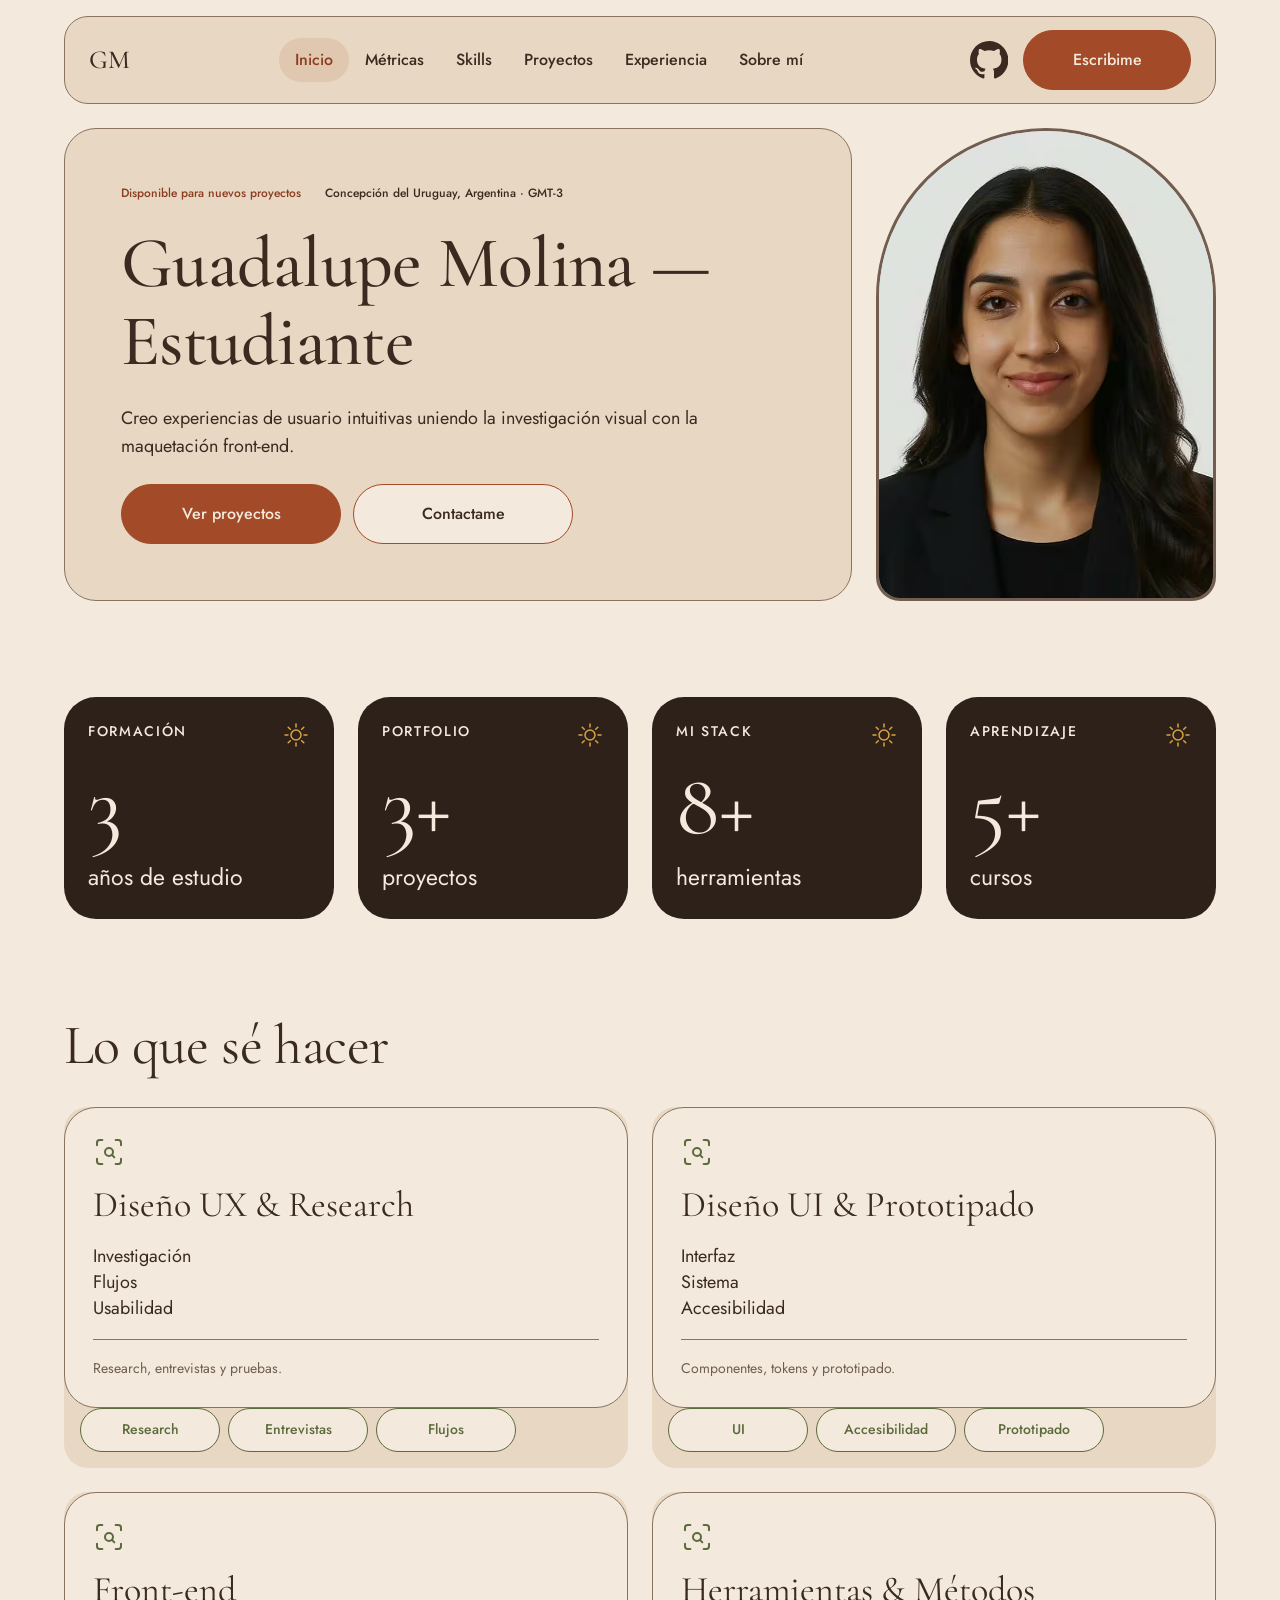
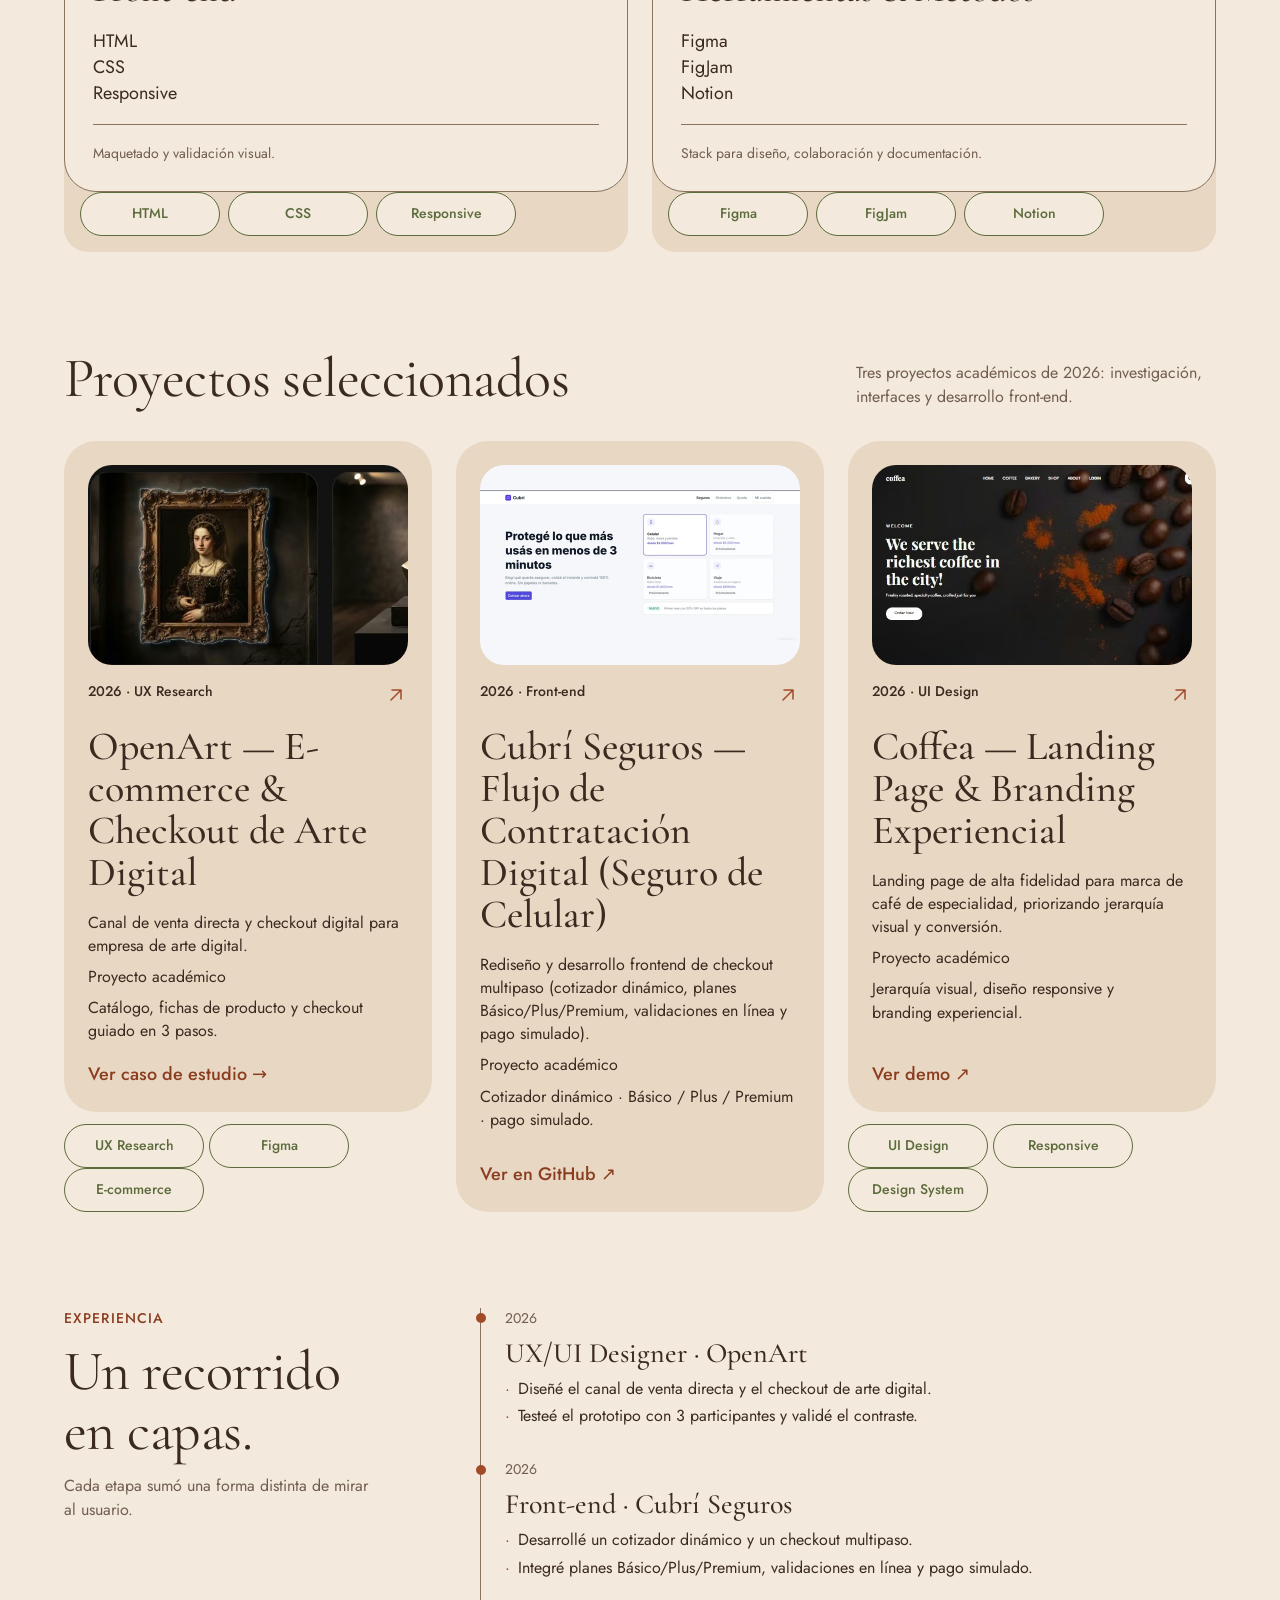
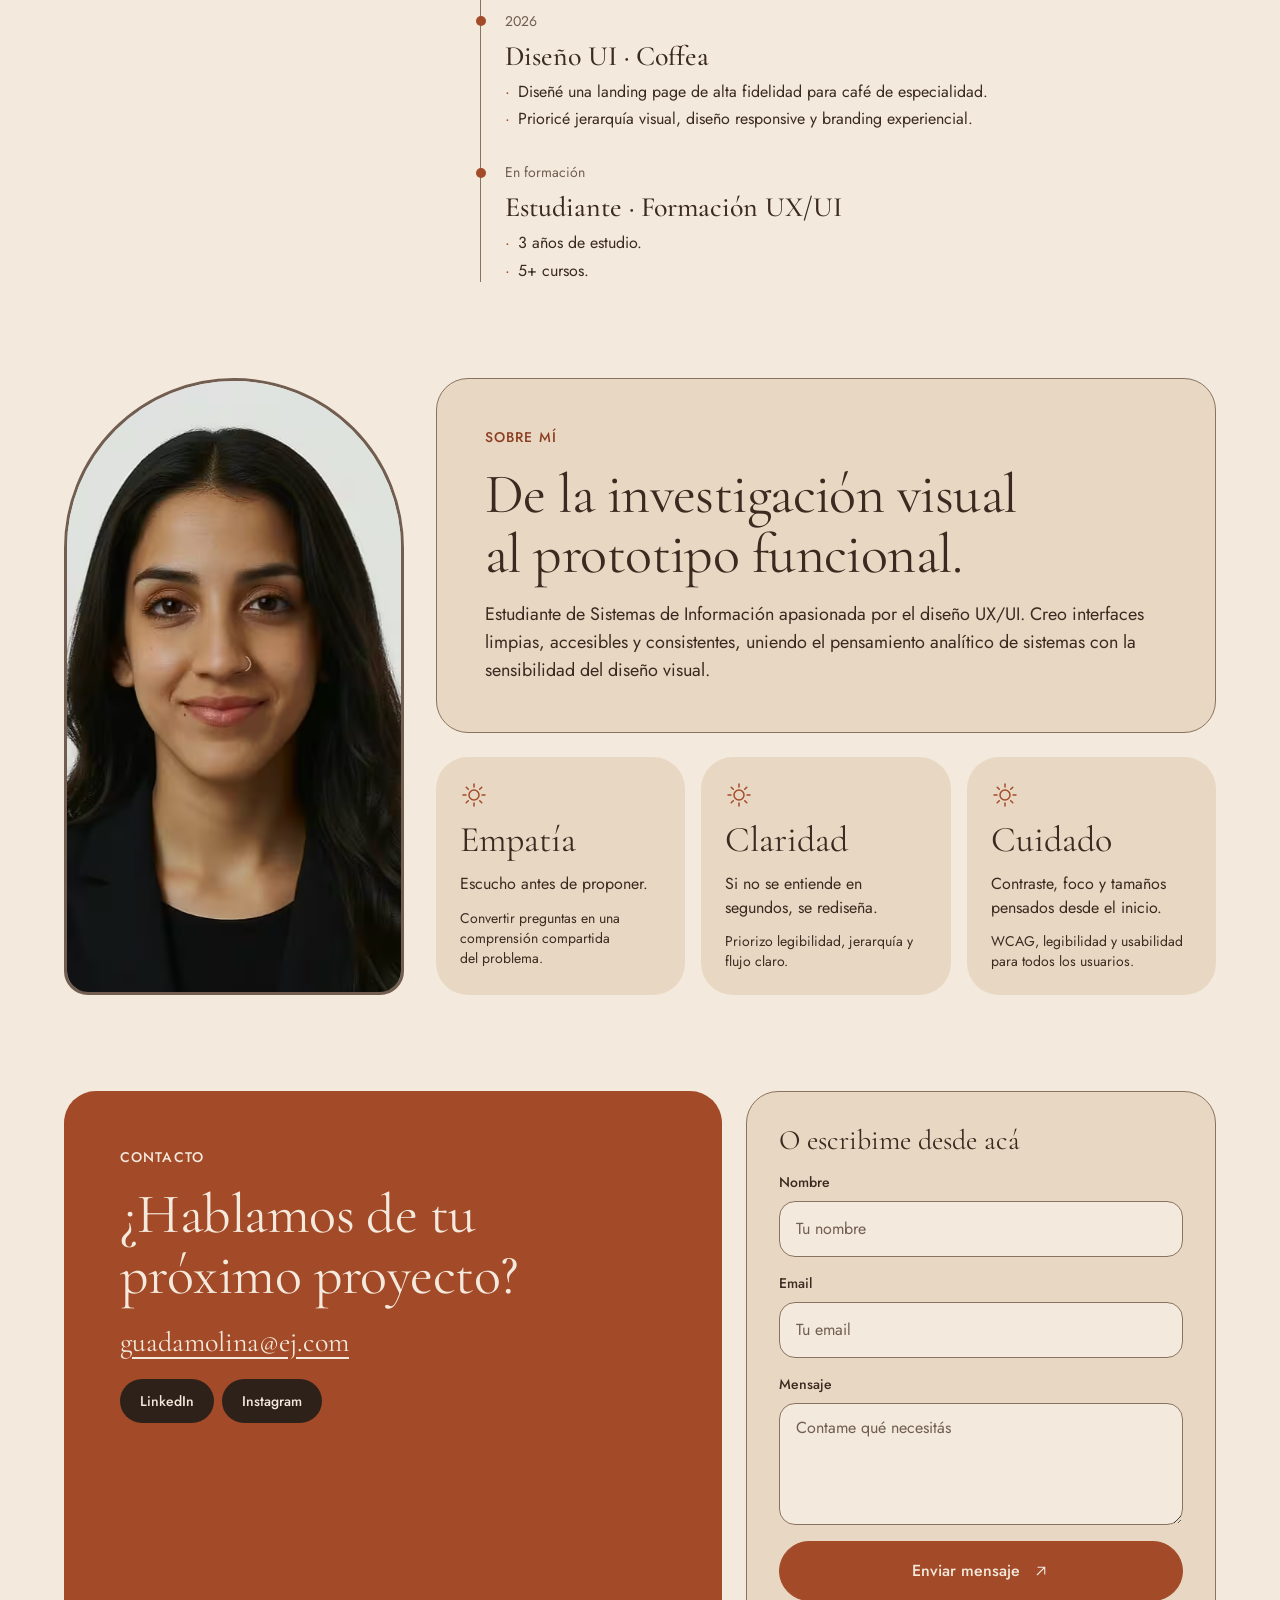
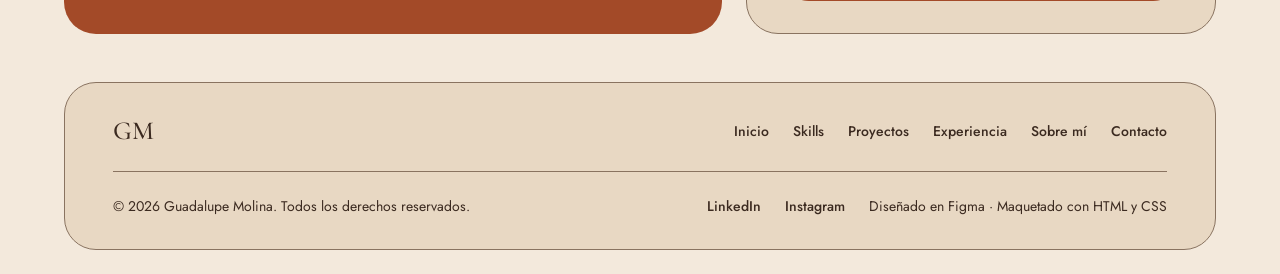
==== index.html @ 6546dddd "Fix: detalles" ====
<!DOCTYPE html>
<html lang="es">
<head>
  <meta charset="utf-8">
  <meta name="viewport" content="width=device-width, initial-scale=1">

  <title>Guadalupe Molina — UX/UI Designer | Portfolio</title>
  <meta name="description" content="Portfolio de Guadalupe Molina, diseñadora UX/UI. Investigación, interfaces claras y accesibles, y prototipos listos para desarrollar.">
  <meta name="theme-color" content="#f3e9dc">
  <link rel="icon" href="assets/favicon.svg" type="image/svg+xml">

  
  <meta property="og:type" content="website">
  <meta property="og:title" content="Guadalupe Molina — UX/UI Designer">
  <meta property="og:description" content="Diseño UX/UI claro, cálido y accesible. Casos de estudio, proceso y contacto.">
  <meta property="og:image" content="https://github.com/guadalupemolinna/assets/img/og-image.jpg">
  <meta property="og:url" content="https://github.com/guadalupemolinna">
  <meta name="twitter:card" content="summary_large_image">

  <!-- Fuentes: máximo 2 familias, con font-display: swap -->
  <link rel="preconnect" href="https://fonts.googleapis.com">
  <link rel="preconnect" href="https://fonts.gstatic.com" crossorigin>
  <link rel="stylesheet" href="https://fonts.googleapis.com/css2?family=Cormorant+Garamond:ital,wght@0,400;0,500;0,600;1,400&family=Jost:wght@400;500&display=swap">

  <link rel="stylesheet" href="css/tokens.css">
  <link rel="stylesheet" href="css/base.css">
  <link rel="stylesheet" href="css/components.css">
  <link rel="stylesheet" href="css/header.css">
  <link rel="stylesheet" href="css/hero.css">
  <link rel="stylesheet" href="css/metrics.css">
  <link rel="stylesheet" href="css/skills.css">
  <link rel="stylesheet" href="css/projects.css">
  <link rel="stylesheet" href="css/experience.css">
  <link rel="stylesheet" href="css/about.css">
  <link rel="stylesheet" href="css/contact.css">
  <link rel="stylesheet" href="css/footer.css">
</head>
<body>
  <a class="skip-link" href="#contenido">Saltar al contenido</a>

  
  <header class="site-header">
    <div class="site-header__wrap">
      <a class="logo" href="#inicio" aria-label="Guadalupe Molina, ir al inicio">GM<span class="logo__name" aria-hidden="true"></span></a>
      <button class="nav-toggle" type="button" aria-expanded="false" aria-controls="menu-principal" aria-label="Abrir menú">
        <span class="nav-toggle__icon" aria-hidden="true"></span>
      </button>
      <nav class="site-nav" id="menu-principal" aria-label="Principal">
        <p class="site-nav__label" aria-hidden="true">Explorá el portfolio</p>
        <ul class="site-nav__list">
          <li><a class="site-nav__link" href="#inicio">Inicio</a></li>
          <li><a class="site-nav__link" href="#metricas">Métricas</a></li>
          <li><a class="site-nav__link" href="#skills">Skills</a></li>
          <li><a class="site-nav__link" href="#proyectos">Proyectos</a></li>
          <li><a class="site-nav__link" href="#experiencia">Experiencia</a></li>
          <li><a class="site-nav__link" href="#sobre-mi">Sobre mí</a></li>
          <li class="site-nav__item--mobile"><a class="site-nav__link" href="#contacto">Contacto</a></li>
        </ul>
        <div class="site-nav__actions">
          <a class="github-link" href="https://github.com/guadalupemolinna" target="_blank" rel="noopener noreferrer">
            <svg viewBox="0 0 16 16" aria-hidden="true" focusable="false"><path d="M8 0C3.58 0 0 3.58 0 8c0 3.54 2.29 6.53 5.47 7.59.4.07.55-.17.55-.38 0-.19-.01-.82-.01-1.49-2.01.37-2.53-.49-2.69-.94-.09-.23-.48-.94-.82-1.13-.28-.15-.68-.52-.01-.53.63-.01 1.08.58 1.23.82.72 1.21 1.87.87 2.33.66.07-.52.28-.87.51-1.07-1.78-.2-3.64-.89-3.64-3.95 0-.87.31-1.59.82-2.15-.08-.2-.36-1.02.08-2.12 0 0 .67-.21 2.2.82a7.6 7.6 0 0 1 4 0c1.53-1.04 2.2-.82 2.2-.82.44 1.1.16 1.92.08 2.12.51.56.82 1.27.82 2.15 0 3.07-1.87 3.75-3.65 3.95.29.25.54.73.54 1.48 0 1.07-.01 1.93-.01 2.2 0 .21.15.46.55.38A8.01 8.01 0 0 0 16 8c0-4.42-3.58-8-8-8z"/></svg>
            <span class="github-link__text">GitHub<span class="visually-hidden"> (se abre en otra pestaña)</span></span>
          </a>
          <a class="btn btn--primary" href="#contacto">Escribime</a>
        </div>
      </nav>
    </div>
  </header>

  <main id="contenido">
    
    <section id="inicio" class="hero" aria-labelledby="titulo-inicio">
      <div class="container hero__grid">
        <div class="hero__card">
          <p class="hero__meta">
            <span class="hero__status">Disponible para nuevos proyectos</span>
            <span class="hero__location">Concepción del Uruguay, Argentina · GMT-3</span>
          </p>
          <h1 id="titulo-inicio" class="hero__title"><span class="hero__name">Guadalupe Molina</span> — Estudiante</h1>
          <p class="hero__lead">Creo experiencias de usuario intuitivas uniendo la investigación visual con la maquetación front-end.</p>
          <div class="hero__cta">
            <a class="btn btn--primary" href="#proyectos">Ver proyectos</a>
            <a class="btn btn--secondary" href="#contacto">Contactame</a>
          </div>
        </div>
        <figure class="hero__portrait">
          <img src="assets/img/retrato.avif" alt="Retrato de Guadalupe Molina, estudiante de diseño UX/UI, sonriendo" width="340" height="472" fetchpriority="high">
        </figure>
      </div>
    </section>

  
    <section id="metricas" class="metrics" aria-labelledby="titulo-metricas">
      <div class="container">
        <h2 id="titulo-metricas" class="visually-hidden">Métricas</h2>
        <ul class="metrics__grid">
        <li class="metric">
          <div class="metric__head"><span class="metric__kicker">Formación</span><svg class="metric__icon" viewBox="0 0 28 28" fill="none" stroke-width="1.5" stroke-linecap="round" aria-hidden="true" focusable="false"><circle cx="14" cy="14" r="5"/><path d="M14 3v3M14 22v3M3 14h3M22 14h3M6.2 6.2l2.1 2.1M19.7 19.7l2.1 2.1M6.2 21.8l2.1-2.1M19.7 8.3l2.1-2.1"/></svg></div>
          <p class="metric__value">3</p>
          <p class="metric__label">años de estudio</p>
        </li>
        <li class="metric">
          <div class="metric__head"><span class="metric__kicker">Portfolio</span><svg class="metric__icon" viewBox="0 0 28 28" fill="none" stroke-width="1.5" stroke-linecap="round" aria-hidden="true" focusable="false"><circle cx="14" cy="14" r="5"/><path d="M14 3v3M14 22v3M3 14h3M22 14h3M6.2 6.2l2.1 2.1M19.7 19.7l2.1 2.1M6.2 21.8l2.1-2.1M19.7 8.3l2.1-2.1"/></svg></div>
          <p class="metric__value">3+</p>
          <p class="metric__label">proyectos</p>
        </li>
        <li class="metric">
          <div class="metric__head"><span class="metric__kicker">Mi stack</span><svg class="metric__icon" viewBox="0 0 28 28" fill="none" stroke-width="1.5" stroke-linecap="round" aria-hidden="true" focusable="false"><circle cx="14" cy="14" r="5"/><path d="M14 3v3M14 22v3M3 14h3M22 14h3M6.2 6.2l2.1 2.1M19.7 19.7l2.1 2.1M6.2 21.8l2.1-2.1M19.7 8.3l2.1-2.1"/></svg></div>
          <p class="metric__value">8+</p>
          <p class="metric__label">herramientas</p>
        </li>
        <li class="metric">
          <div class="metric__head"><span class="metric__kicker">Aprendizaje</span><svg class="metric__icon" viewBox="0 0 28 28" fill="none" stroke-width="1.5" stroke-linecap="round" aria-hidden="true" focusable="false"><circle cx="14" cy="14" r="5"/><path d="M14 3v3M14 22v3M3 14h3M22 14h3M6.2 6.2l2.1 2.1M19.7 19.7l2.1 2.1M6.2 21.8l2.1-2.1M19.7 8.3l2.1-2.1"/></svg></div>
          <p class="metric__value">5+</p>
          <p class="metric__label">cursos</p>
        </li>
        </ul>
      </div>
    </section>

    
    <section id="skills" aria-labelledby="titulo-skills">
      <div class="container">
        <div class="section-head">
          <h2 id="titulo-skills" class="section-head__title">Lo que sé hacer</h2>
          <p class="section-head__desc">Cuatro áreas que combino en cada proyecto: de la investigación al código.</p>
        </div>
        <div class="skills__grid">
        <article class="skill">
          <div class="skill__card">
            <svg class="skill__icon" viewBox="0 0 24 24" fill="none" stroke="currentColor" stroke-width="1.5" stroke-linecap="round" stroke-linejoin="round" aria-hidden="true" focusable="false"><path d="M3 7V5a2 2 0 0 1 2-2h2M17 3h2a2 2 0 0 1 2 2v2M21 17v2a2 2 0 0 1-2 2h-2M7 21H5a2 2 0 0 1-2-2v-2"/><circle cx="12" cy="12" r="3"/><path d="m16 16-1.9-1.9"/></svg>
            <h3 class="skill__title">Diseño UX &amp; Research</h3>
            <ul class="skill__list"><li>Investigación</li><li>Flujos</li><li>Usabilidad</li></ul>
            <hr class="skill__divider">
            <p class="skill__desc">Research, entrevistas y pruebas.</p>
          </div>
          <ul class="skill__chips" aria-label="Etiquetas de Diseño UX &amp; Research">
            <li class="chip">Research</li>
            <li class="chip">Entrevistas</li>
            <li class="chip">Flujos</li>
            <li class="chip chip--mobile">Usabilidad</li>
          </ul>
        </article>
        <article class="skill">
          <div class="skill__card">
            <svg class="skill__icon" viewBox="0 0 24 24" fill="none" stroke="currentColor" stroke-width="1.5" stroke-linecap="round" stroke-linejoin="round" aria-hidden="true" focusable="false"><path d="M3 7V5a2 2 0 0 1 2-2h2M17 3h2a2 2 0 0 1 2 2v2M21 17v2a2 2 0 0 1-2 2h-2M7 21H5a2 2 0 0 1-2-2v-2"/><circle cx="12" cy="12" r="3"/><path d="m16 16-1.9-1.9"/></svg>
            <h3 class="skill__title">Diseño UI &amp; Prototipado</h3>
            <ul class="skill__list"><li>Interfaz</li><li>Sistema</li><li>Accesibilidad</li></ul>
            <hr class="skill__divider">
            <p class="skill__desc">Componentes, tokens y prototipado.</p>
          </div>
          <ul class="skill__chips" aria-label="Etiquetas de Diseño UI &amp; Prototipado">
            <li class="chip">UI</li>
            <li class="chip chip--mobile">Tipografía</li>
            <li class="chip">Accesibilidad</li>
            <li class="chip">Prototipado</li>
          </ul>
        </article>
        <article class="skill">
          <div class="skill__card">
            <svg class="skill__icon" viewBox="0 0 24 24" fill="none" stroke="currentColor" stroke-width="1.5" stroke-linecap="round" stroke-linejoin="round" aria-hidden="true" focusable="false"><path d="M3 7V5a2 2 0 0 1 2-2h2M17 3h2a2 2 0 0 1 2 2v2M21 17v2a2 2 0 0 1-2 2h-2M7 21H5a2 2 0 0 1-2-2v-2"/><circle cx="12" cy="12" r="3"/><path d="m16 16-1.9-1.9"/></svg>
            <h3 class="skill__title">Front-end</h3>
            <ul class="skill__list"><li>HTML</li><li>CSS</li><li>Responsive</li></ul>
            <hr class="skill__divider">
            <p class="skill__desc">Maquetado y validación visual.</p>
          </div>
          <ul class="skill__chips" aria-label="Etiquetas de Front-end">
            <li class="chip">HTML</li>
            <li class="chip">CSS</li>
            <li class="chip">Responsive</li>
          </ul>
        </article>
        <article class="skill">
          <div class="skill__card">
            <svg class="skill__icon" viewBox="0 0 24 24" fill="none" stroke="currentColor" stroke-width="1.5" stroke-linecap="round" stroke-linejoin="round" aria-hidden="true" focusable="false"><path d="M3 7V5a2 2 0 0 1 2-2h2M17 3h2a2 2 0 0 1 2 2v2M21 17v2a2 2 0 0 1-2 2h-2M7 21H5a2 2 0 0 1-2-2v-2"/><circle cx="12" cy="12" r="3"/><path d="m16 16-1.9-1.9"/></svg>
            <h3 class="skill__title">Herramientas &amp; Métodos</h3>
            <ul class="skill__list"><li>Figma</li><li>FigJam</li><li>Notion</li></ul>
            <hr class="skill__divider">
            <p class="skill__desc">Stack para diseño, colaboración y documentación.</p>
          </div>
          <ul class="skill__chips" aria-label="Etiquetas de Herramientas &amp; Métodos">
            <li class="chip">Figma</li>
            <li class="chip">FigJam</li>
            <li class="chip chip--mobile">Maze</li>
            <li class="chip">Notion</li>
          </ul>
        </article>
        </div>
      </div>
    </section>


    <section id="proyectos" aria-labelledby="titulo-proyectos">
      <div class="container">
        <div class="section-head section-head--split">
          <h2 id="titulo-proyectos" class="section-head__title">Proyectos seleccionados</h2>
          <p class="section-head__desc">Tres proyectos académicos de 2026: investigación, interfaces y desarrollo front-end.</p>
        </div>
        <div class="projects__grid">
        <article class="project">
          <div class="project__card">
            <div class="project__cover">
              <img src="assets/img/proyecto-openart.avif" alt="Portada del proyecto OpenArt: catálogo de obras de arte digital con retratos y esculturas" width="320" height="200" loading="lazy">
            </div>
            <p class="project__meta"><span><time datetime="2026">2026</time> · UX Research</span><svg class="project__arrow" viewBox="0 0 24 24" fill="none" stroke="currentColor" stroke-width="1.5" stroke-linecap="round" stroke-linejoin="round" aria-hidden="true" focusable="false"><path d="M7 17 17 7M8 7h9v9"/></svg></p>
            <h3 class="project__title">OpenArt — E-commerce &amp; Checkout de Arte Digital</h3>
            <div class="project__body">
              <p>Canal de venta directa y checkout digital para empresa de arte digital.</p>
              <p>Proyecto académico</p>
              <p>Catálogo, fichas de producto y checkout guiado en 3 pasos.</p>
            </div>
            <a class="project__link" href="caso-openart.html">Ver caso de estudio →<span class="visually-hidden"> de OpenArt</span></a>
          </div>
          <ul class="project__tags" aria-label="Herramientas y temas de OpenArt">
          <li class="chip">UX Research</li>
          <li class="chip">Figma</li>
          <li class="chip">E-commerce</li>
          </ul>
        </article>
        <article class="project">
          <div class="project__card">
            <div class="project__cover">
              <img src="assets/img/proyecto-cubri.avif" alt="Portada del proyecto Cubrí Seguros: pantalla del cotizador con planes de seguro" width="320" height="200" loading="lazy">
            </div>
            <p class="project__meta"><span><time datetime="2026">2026</time> · Front-end</span><svg class="project__arrow" viewBox="0 0 24 24" fill="none" stroke="currentColor" stroke-width="1.5" stroke-linecap="round" stroke-linejoin="round" aria-hidden="true" focusable="false"><path d="M7 17 17 7M8 7h9v9"/></svg></p>
            <h3 class="project__title">Cubrí Seguros — Flujo de Contratación Digital (Seguro de Celular)</h3>
            <div class="project__body">
              <p>Rediseño y desarrollo frontend de checkout multipaso (cotizador dinámico, planes Básico/Plus/Premium, validaciones en línea y pago simulado).</p>
              <p>Proyecto académico</p>
              <p>Cotizador dinámico · Básico / Plus / Premium · pago simulado.</p>
            </div>
            <a class="project__link" href="https://github.com/guadalupemolinna/guadalupemolinna.github.io" target="_blank" rel="noopener noreferrer">Ver en GitHub ↗<span class="visually-hidden"> el proyecto Cubrí Seguros</span> <span class="visually-hidden">(se abre en otra pestaña)</span></a>
          </div>
          <p class="chip project__badge">Checkout multipaso de seguros</p>
        </article>
        <article class="project">
          <div class="project__card">
            <div class="project__cover">
              <img src="assets/img/proyecto-coffea.avif" alt="Portada del proyecto Coffea: landing de café de especialidad con granos de café sobre fondo oscuro" width="320" height="200" loading="lazy">
            </div>
            <p class="project__meta"><span><time datetime="2026">2026</time> · UI Design</span><svg class="project__arrow" viewBox="0 0 24 24" fill="none" stroke="currentColor" stroke-width="1.5" stroke-linecap="round" stroke-linejoin="round" aria-hidden="true" focusable="false"><path d="M7 17 17 7M8 7h9v9"/></svg></p>
            <h3 class="project__title">Coffea — Landing Page &amp; Branding Experiencial</h3>
            <div class="project__body">
              <p>Landing page de alta fidelidad para marca de café de especialidad, priorizando jerarquía visual y conversión.</p>
              <p>Proyecto académico</p>
              <p>Jerarquía visual, diseño responsive y branding experiencial.</p>
            </div>
            <a class="project__link" href="https://coffeeaalanding.netlify.app/" target="_blank" rel="noopener noreferrer">Ver demo ↗<span class="visually-hidden"> de Coffea</span> <span class="visually-hidden">(se abre en otra pestaña)</span></a>
          </div>
          <ul class="project__tags" aria-label="Herramientas y temas de Coffea">
          <li class="chip">UI Design</li>
          <li class="chip">Responsive</li>
          <li class="chip">Design System</li>
          </ul>
          <p class="chip project__badge">Branding experiencial</p>
        </article>
        </div>
      </div>
    </section>

    
    <section id="experiencia" aria-labelledby="titulo-experiencia">
      <div class="container exp">
        <div class="exp__intro">
          <p class="eyebrow">Experiencia</p>
          <h2 id="titulo-experiencia" class="exp__title">Un recorrido en capas.</h2>
          <p class="exp__desc">Cada etapa sumó una forma distinta de mirar al usuario.</p>
        </div>
        <ol class="timeline">
          <li class="timeline__item">
            <p class="timeline__period"><time datetime="2026">2026</time></p>
            <h3 class="timeline__title">UX/UI Designer · OpenArt</h3>
            <ul class="timeline__list"><li>Diseñé el canal de venta directa y el checkout de arte digital.</li><li>Testeé el prototipo con 3 participantes y validé el contraste.</li></ul>
          </li>
          <li class="timeline__item">
            <p class="timeline__period"><time datetime="2026">2026</time></p>
            <h3 class="timeline__title">Front-end · Cubrí Seguros</h3>
            <ul class="timeline__list"><li>Desarrollé un cotizador dinámico y un checkout multipaso.</li><li>Integré planes Básico/Plus/Premium, validaciones en línea y pago simulado.</li></ul>
          </li>
          <li class="timeline__item">
            <p class="timeline__period"><time datetime="2026">2026</time></p>
            <h3 class="timeline__title">Diseño UI · Coffea</h3>
            <ul class="timeline__list"><li>Diseñé una landing page de alta fidelidad para café de especialidad.</li><li>Prioricé jerarquía visual, diseño responsive y branding experiencial.</li></ul>
          </li>
          <li class="timeline__item">
            <p class="timeline__period">En formación</p>
            <h3 class="timeline__title">Estudiante · Formación UX/UI</h3>
            <ul class="timeline__list"><li>3 años de estudio.</li><li>5+ cursos.</li></ul>
          </li>
        </ol>
      </div>
    </section>

    
    <section id="sobre-mi" aria-labelledby="titulo-sobre-mi">
      <div class="container about">
        <figure class="about__portrait">
          <img src="assets/img/retrato.avif" alt="Retrato de Guadalupe Molina, estudiante de diseño UX/UI" width="340" height="472" loading="lazy">
        </figure>
        <div class="about__content">
          <div class="about__panel">
            <p class="eyebrow">Sobre mí</p>
            <h2 id="titulo-sobre-mi" class="about__title">De la investigación visual al prototipo funcional.</h2>
            <p class="about__text">Estudiante de Sistemas de Información apasionada por el diseño UX/UI. Creo interfaces limpias, accesibles y consistentes, uniendo el pensamiento analítico de sistemas con la sensibilidad del diseño visual.</p>
          </div>
          <div class="principles">
          <article class="principle">
            <svg class="deco-icon" viewBox="0 0 28 28" fill="none" stroke="currentColor" stroke-width="1.5" stroke-linecap="round" aria-hidden="true" focusable="false"><circle cx="14" cy="14" r="5"/><path d="M14 3v3M14 22v3M3 14h3M22 14h3M6.2 6.2l2.1 2.1M19.7 19.7l2.1 2.1M6.2 21.8l2.1-2.1M19.7 8.3l2.1-2.1"/></svg>
            <h3 class="principle__title">Empatía</h3>
            <p class="principle__lead">Escucho antes de proponer.</p>
            <p class="principle__text">Convertir preguntas en una comprensión compartida del problema.</p>
          </article>
          <article class="principle">
            <svg class="deco-icon" viewBox="0 0 28 28" fill="none" stroke="currentColor" stroke-width="1.5" stroke-linecap="round" aria-hidden="true" focusable="false"><circle cx="14" cy="14" r="5"/><path d="M14 3v3M14 22v3M3 14h3M22 14h3M6.2 6.2l2.1 2.1M19.7 19.7l2.1 2.1M6.2 21.8l2.1-2.1M19.7 8.3l2.1-2.1"/></svg>
            <h3 class="principle__title">Claridad</h3>
            <p class="principle__lead">Si no se entiende en segundos, se rediseña.</p>
            <p class="principle__text">Priorizo legibilidad, jerarquía y flujo claro.</p>
          </article>
          <article class="principle">
            <svg class="deco-icon" viewBox="0 0 28 28" fill="none" stroke="currentColor" stroke-width="1.5" stroke-linecap="round" aria-hidden="true" focusable="false"><circle cx="14" cy="14" r="5"/><path d="M14 3v3M14 22v3M3 14h3M22 14h3M6.2 6.2l2.1 2.1M19.7 19.7l2.1 2.1M6.2 21.8l2.1-2.1M19.7 8.3l2.1-2.1"/></svg>
            <h3 class="principle__title">Cuidado</h3>
            <p class="principle__lead">Contraste, foco y tamaños pensados desde el inicio.</p>
            <p class="principle__text">WCAG, legibilidad y usabilidad para todos los usuarios.</p>
          </article>
          </div>
        </div>
      </div>
    </section>

    
    <section id="contacto" aria-labelledby="titulo-contacto">
      <div class="container contact">
        <div class="contact__cta">
          <p class="eyebrow">Contacto</p>
          <h2 id="titulo-contacto" class="contact__title">¿Hablamos de tu próximo proyecto?</h2>
          <a class="contact__mail" href="mailto:guadamolina@ej.com">guadamolina@ej.com</a>
          <div class="contact__social">
            <a href="https://www.linkedin.com/in/guadalupe-molina-425739409/" target="_blank" rel="noopener noreferrer">LinkedIn<span class="visually-hidden"> (se abre en otra pestaña)</span></a>
            <a href="https://www.instagram.com" target="_blank" rel="noopener noreferrer">Instagram<span class="visually-hidden"> (se abre en otra pestaña)</span></a>
          </div>
        </div>
        <div class="contact__form-card">
          <h3 class="contact__form-title">O escribime desde acá</h3>
          <form class="contact__form" action="mailto:guadamolina@ej.com" method="post" enctype="text/plain">
            <div class="field">
              <label class="field__label" for="nombre">Nombre</label>
              <input class="field__input" id="nombre" name="nombre" type="text" placeholder="Tu nombre" autocomplete="name" required>
            </div>
            <div class="field">
              <label class="field__label" for="email">Email</label>
              <input class="field__input" id="email" name="email" type="email" placeholder="Tu email" autocomplete="email" required>
            </div>
            <div class="field">
              <label class="field__label" for="mensaje">Mensaje</label>
              <textarea class="field__input" id="mensaje" name="mensaje" rows="4" placeholder="Contame qué necesitás" required></textarea>
            </div>
            <button class="btn btn--primary" type="submit">Enviar mensaje <svg class="btn__icon" viewBox="0 0 24 24" fill="none" stroke="currentColor" stroke-width="1.5" stroke-linecap="round" stroke-linejoin="round" aria-hidden="true" focusable="false"><path d="M7 17 17 7M8 7h9v9"/></svg></button>
          </form>
        </div>
      </div>
    </section>
  </main>

  
  <footer class="site-footer">
    <div class="container">
      <div class="site-footer__card">
        <div class="site-footer__top">
          <a class="logo" href="#inicio" aria-label="Guadalupe Molina, ir al inicio">GM</a>
          <nav class="site-footer__nav" aria-label="Pie de página">
            <a href="#inicio">Inicio</a><a href="#skills">Skills</a><a href="#proyectos">Proyectos</a><a href="#experiencia">Experiencia</a><a href="#sobre-mi">Sobre mí</a><a href="#contacto">Contacto</a>
          </nav>
        </div>
        <hr class="site-footer__rule">
        <div class="site-footer__bottom">
          <p class="site-footer__legal">© 2026 Guadalupe Molina. Todos los derechos reservados.</p>
          <div class="site-footer__links">
            <a href="https://www.linkedin.com/in/guadalupe-molina-425739409/" target="_blank" rel="noopener noreferrer">LinkedIn<span class="visually-hidden"> (se abre en otra pestaña)</span></a>
            <a href="https://www.instagram.com/TU-USUARIO" target="_blank" rel="noopener noreferrer">Instagram<span class="visually-hidden"> (se abre en otra pestaña)</span></a>
            <p class="site-footer__credit">Diseñado en Figma · Maquetado con HTML y CSS</p>
          </div>
        </div>
      </div>
    </div>
  </footer>

  <script src="js/menu.js" defer></script>
</body>
</html>
---- css/tokens.css ----
:root {
  /* Color · fondos (hoja 01 del Figma: Color y accesibilidad) */
  --bg-base: #f3e9dc;        /* Crema / fondo: canvas */
  --bg-surface: #e8d8c3;     /* Arena / fondo: tarjetas */
  --bg-deep: #2e211a;        /* Cacao / fondo: secciones profundas */

  /* Color · marca */
  --primary: #a34a28;        /* Primario: acción (default) */
  --primary-hover: #8b3d20;
  --primary-pressed: #713019;
  --secondary: #5c6b3c;      /* Secundario / éxito: oliva */
  --accent-gold: #d9a441;    /* Mostaza: SOLO sobre cacao */

  /* Color · texto y bordes */
  --text: #3b2a20;           /* Tinta */
  --text-muted: #715e50;     /* Muted: SOLO sobre crema (5.1:1); sobre arena da 4.4:1 */
  --text-on-primary: #f3e9dc;
  --text-on-deep: #f3e9dc;
  --border: #897360;         /* Borde / control (≥ 3:1) */

  /* Color · estados */
  --focus-ring: #2e211a;     /* 2 px + separación de 2 px */
  --focus-ring-on-deep: #f3e9dc;  /* anillo sobre superficies cacao */
  --disabled-bg: #ded3c4;
  --disabled-text: #918577;  /* exento de contraste; no interactivo */
  --success: #5c6b3c;
  --error: #a33928;

  /* Tipografía: Cormorant Garamond (titulares) × Jost (lectura e interfaz) */
  --font-display: "Cormorant Garamond", Georgia, "Times New Roman", serif;
  --font-body: "Jost", system-ui, -apple-system, "Segoe UI", sans-serif;

  /* Escala tipográfica — mobile 375 → desktop 1280 (hoja 02 del Figma) */
  --fs-display: clamp(3.25rem, 2.318rem + 3.978vw, 5.5rem);  /* 52 → 88 */
  --fs-h1: clamp(2.5rem, 1.878rem + 2.652vw, 4rem);  /* 40 → 64 */
  --fs-section: clamp(2.5rem, 2.086rem + 1.768vw, 3.5rem);  /* 40 → 56: título de sección (Figma) */
  --fs-h2: clamp(2rem, 1.689rem + 1.326vw, 2.75rem);  /* 32 → 44 */
  --fs-h3: clamp(1.5rem, 1.396rem + 0.442vw, 1.75rem);  /* 24 → 28 */
  --fs-body-l: clamp(1.25rem, 1.198rem + 0.221vw, 1.375rem);  /* 20 → 22 */
  --fs-body: clamp(1rem, 0.9482rem + 0.221vw, 1.125rem);  /* 16 → 18 */
  --fs-label: 1rem;       /* 16 */
  --fs-small: 0.875rem;   /* 14 */
  --fs-caption: 0.75rem;  /* 12 */

  /* Interlineado (multiplicador) */
  --lh-display: 1;
  --lh-h1: 1.05;
  --lh-h2: 1.1;
  --lh-h3: 1.15;
  --lh-body: 1.5;
  --lh-label: 1.25;
  --lh-small: 1.45;

  /* Espaciado (múltiplos de 4 / 8) */
  --space-1: 0.25rem;  /* 4 */
  --space-2: 0.5rem;   /* 8 */
  --space-3: 0.75rem;  /* 12 */
  --space-4: 1rem;     /* 16 */
  --space-6: 1.5rem;   /* 24 */
  --space-8: 2rem;     /* 32 */
  --space-12: 3rem;    /* 48 */
  --space-16: 4rem;    /* 64 */
  --space-24: 6rem;    /* 96 */

  /* Radios */
  --radius-sm: 0.5rem;   /* 8 */
  --radius-md: 1rem;     /* 16 */
  --radius-lg: 1.5rem;   /* 24 */
  --radius-xl: 2rem;     /* 32: tarjeta del hero en desktop */
  --radius-full: 999px;

  /* Layout */
  --container: 1152px;   /* 1280 − 2 × 64 de margen */
  --gutter: 1rem;        /* mobile: 16 */
  --header-h: 5.25rem;   /* mobile: 16 de margen + 68 de barra */
  --btn-h: 3.75rem;      /* alto de botón: 60 (Figma) */

  /* Movimiento */
  --ease: cubic-bezier(0.2, 0.7, 0.2, 1);
  --dur: 200ms;
}

@media (min-width: 48em) {   /* 768 px */
  :root { --gutter: 2rem; }
}
@media (min-width: 64em) {   /* 1024 px */
  :root { --header-h: 6.5rem; }   /* 16 de margen + 88 de barra */
}
@media (min-width: 80em) {   /* 1280 px */
  :root { --gutter: 4rem; }
}
---- css/base.css ----
/* ==========================================================================
   Base: reset, tipografía, foco visible, utilidades
   ========================================================================== */
*, *::before, *::after { box-sizing: border-box; }

html {
  scroll-behavior: smooth;
  -webkit-text-size-adjust: 100%;
  text-size-adjust: 100%;
}

body {
  margin: 0;
  background: var(--bg-base);
  color: var(--text);
  font-family: var(--font-body);
  font-size: var(--fs-body);
  font-weight: 400;
  line-height: var(--lh-body);
  -webkit-font-smoothing: antialiased;
}

img, svg, picture { display: block; max-width: 100%; height: auto; }

h1, h2, h3, p, ul, ol, figure { margin: 0; }
ul, ol { padding: 0; list-style: none; }

/* Titulares: Cormorant Garamond. La cursiva enfatiza UNA palabra con <em>. */
h1, h2, h3 {
  font-family: var(--font-display);
  text-wrap: balance;
}
h1 { font-size: var(--fs-display); font-weight: 500; line-height: var(--lh-display); letter-spacing: -0.01em; }
h2 { font-size: var(--fs-h2);      font-weight: 500; line-height: var(--lh-h2);      letter-spacing: -0.01em; }
h3 { font-size: var(--fs-h3);      font-weight: 600; line-height: var(--lh-h3); }
h1 em, h2 em, h3 em { font-style: italic; font-weight: 400; }

/* Estilos del Figma disponibles como clases (p. ej. un título grande que sigue siendo <h2>) */
.t-h1 { font-size: var(--fs-h1); line-height: var(--lh-h1); }
.t-body-l { font-size: var(--fs-body-l); }
.t-label { font-size: var(--fs-label); font-weight: 500; line-height: var(--lh-label); }
.t-small { font-size: var(--fs-small); line-height: var(--lh-small); }
.t-caption { font-size: var(--fs-caption); }

/* Longitud de línea sugerida: 45–75 caracteres */
p { text-wrap: pretty; max-width: 65ch; }

a { color: var(--secondary); text-underline-offset: 0.2em; }
a:hover { color: var(--primary-hover); }

button { font: inherit; color: inherit; }

/* Foco visible en todos los elementos interactivos */
:focus-visible {
  outline: 2px solid var(--focus-ring);
  outline-offset: 2px;
}
/* Sobre cacao el anillo cacao no se vería: se invierte a crema */
.surface-deep :focus-visible {
  outline-color: var(--focus-ring-on-deep);
}

/* Layout */
.container {
  width: 100%;
  max-width: calc(var(--container) + 2 * var(--gutter));
  margin-inline: auto;
  padding-inline: var(--gutter);
}

main > section {
  padding-block: var(--space-6);
  scroll-margin-top: var(--header-h);   /* el header fijo no tapa los títulos */
}
@media (min-width: 48em) {
  main > section { padding-block: var(--space-12); }
}

/* Utilidades */
.visually-hidden {
  position: absolute;
  width: 1px; height: 1px;
  margin: -1px; padding: 0;
  overflow: hidden;
  clip: rect(0 0 0 0);
  white-space: nowrap;
  border: 0;
}

.skip-link {
  position: absolute;
  top: var(--space-2);
  left: var(--space-2);
  z-index: 100;
  padding: var(--space-3) var(--space-6);
  background: var(--primary);
  color: var(--text-on-primary);
  font-weight: 600;
  border-radius: var(--radius-full);
  text-decoration: none;
  transform: translateY(-200%);
}
.skip-link:focus { transform: translateY(0); }

/* Movimiento reducido */
@media (prefers-reduced-motion: reduce) {
  html { scroll-behavior: auto; }
  *, *::before, *::after {
    animation-duration: 0.01ms !important;
    animation-iteration-count: 1 !important;
    transition-duration: 0.01ms !important;
  }
}
---- css/components.css ----
.btn {
  display: inline-flex;
  align-items: center;
  justify-content: center;
  gap: var(--space-3);
  min-height: var(--btn-h);
  padding: 0 var(--space-6);
  border: 1.5px solid transparent;
  border-radius: var(--radius-full);
  font-family: var(--font-body);
  font-size: var(--fs-label);
  font-weight: 500;
  line-height: var(--lh-label);
  text-decoration: none;
  white-space: nowrap;
  cursor: pointer;
  transition: background-color var(--dur) var(--ease),
              border-color var(--dur) var(--ease),
              color var(--dur) var(--ease);
}

/* Focus del Figma: aro de 2 px en cacao, separado 4 px del botón */
.btn:focus-visible { outline: 2px solid var(--focus-ring); outline-offset: 4px; }
.surface-deep .btn:focus-visible { outline-color: var(--focus-ring-on-deep); }

/* Ícono opcional (arrow-up-right, 18 px) */
.btn__icon { width: 1.125rem; height: 1.125rem; flex: none; }

/* Primario */
.btn--primary { background: var(--primary); border-color: var(--primary); color: var(--text-on-primary); }
.btn--primary:hover { background: var(--primary-hover); border-color: var(--primary-hover); color: var(--text-on-primary); }
.btn--primary:active { background: var(--primary-pressed); border-color: var(--primary-pressed); }

/* Secundario: contorno terracota sobre crema */
.btn--secondary { background: var(--bg-base); border-color: var(--primary); color: var(--text); }
.btn--secondary:hover { background: var(--bg-surface); color: var(--text); }
.btn--secondary:active { background: var(--bg-surface); border-color: var(--primary-pressed); }

/* Deshabilitado */
.btn[disabled],
.btn[aria-disabled="true"] {
  background: var(--disabled-bg);
  border-color: var(--disabled-bg);
  color: var(--disabled-text);
  cursor: not-allowed;
  pointer-events: none;
}

/* ==========================================================================
   Cabecera de sección (título + bajada) y Chip
   ========================================================================== */
.section-head { display: grid; gap: var(--space-4); margin-bottom: var(--space-6); }
.section-head__title {
  font-size: var(--fs-section);
  font-weight: 400;
  line-height: 1.2;
  letter-spacing: -0.01em;
}
.section-head__desc { color: var(--text-muted); font-size: var(--fs-label); line-height: 1.5; }

/* Chip (Figma: Tag-Chip) — etiqueta no interactiva, borde oliva */
.chip {
  display: inline-flex;
  align-items: center;
  justify-content: center;
  min-width: 8.75rem;              /* 140 */
  min-height: 2.75rem;             /* 44 */
  padding: 0.625rem 1.125rem;      /* 10 / 18 */
  background: var(--bg-base);
  border: 1px solid var(--secondary);
  border-radius: var(--radius-full);
  color: var(--secondary);
  font-size: var(--fs-small);
  font-weight: 500;
  line-height: 1.25;
  white-space: nowrap;
}

@media (min-width: 48em) {
  .section-head { margin-bottom: var(--space-8); }
  .section-head__title { line-height: 1.08; }
  .section-head__desc { display: none; }   /* el Figma desktop no la muestra */
}

/* Cabecera partida (Proyectos): título a la izquierda, bajada a la derecha */
@media (min-width: 48em) {
  .section-head--split {
    grid-template-columns: minmax(0, 1fr) minmax(0, 22.5rem);   /* bajada de 360 */
    align-items: end;
    gap: var(--space-6);
  }
  .section-head--split .section-head__desc { display: block; }
}
---- css/header.css ----
/* ==========================================================================
   Navbar fija (Figma: "Navbar fija") — tarjeta flotante arena
   Mobile-first: logo + botón de menú; el menú abre como tarjeta cacao.
   Desktop (≥ 1024 px): logo, links, GitHub y "Escribime" en una fila.
   ========================================================================== */
.site-header {
  position: fixed;
  top: var(--space-4);
  left: 0;
  right: 0;
  z-index: 50;
  padding-inline: var(--gutter);
  pointer-events: none;            /* solo la tarjeta recibe clics */
}

.site-header__wrap {
  pointer-events: auto;
  position: relative;
  display: flex;
  align-items: center;
  justify-content: space-between;
  gap: var(--space-4);
  max-width: var(--container);
  min-height: 4.25rem;             /* 68 */
  margin-inline: auto;
  padding: var(--space-3) var(--space-4);
  background: var(--bg-surface);
  border: 1px solid var(--border);
  border-radius: var(--radius-lg);
  transition: background-color var(--dur) var(--ease);
}

/* Logo */
.logo {
  font-family: var(--font-display);
  font-size: 1.5rem;               /* 24 */
  font-weight: 500;
  line-height: 2rem;
  color: var(--text);
  text-decoration: none;
  white-space: nowrap;
}
.logo:hover { color: var(--primary-hover); }

/* Botón de menú (solo mobile) */
.nav-toggle {
  display: inline-grid;
  place-items: center;
  flex: none;
  width: 2.75rem;
  height: 2.75rem;
  padding: 0;
  background: var(--bg-base);
  border: 1.5px solid var(--border);
  border-radius: var(--radius-full);
  color: var(--text);
  cursor: pointer;
  transition: background-color var(--dur) var(--ease);
}
.nav-toggle:hover { background: var(--bg-surface); }
.nav-toggle:active { background: var(--bg-surface); border-color: var(--text); }

.nav-toggle__icon,
.nav-toggle__icon::before,
.nav-toggle__icon::after {
  display: block;
  width: 1.125rem;
  height: 2px;
  background: currentColor;
  border-radius: 2px;
  transition: transform var(--dur) var(--ease), background-color var(--dur) var(--ease);
}
.nav-toggle__icon { position: relative; }
.nav-toggle__icon::before,
.nav-toggle__icon::after { content: ""; position: absolute; left: 0; }
.nav-toggle__icon::before { top: -6px; }
.nav-toggle__icon::after  { top: 6px; }
.nav-toggle[aria-expanded="true"] .nav-toggle__icon { background: transparent; }
.nav-toggle[aria-expanded="true"] .nav-toggle__icon::before { transform: translateY(6px) rotate(45deg); }
.nav-toggle[aria-expanded="true"] .nav-toggle__icon::after  { transform: translateY(-6px) rotate(-45deg); }

/* Menú abierto: la barra pasa a cacao, como en el Figma */
.site-header.is-open .site-header__wrap { background: var(--bg-deep); }
.site-header.is-open .logo { color: var(--text-on-deep); }
.site-header.is-open .nav-toggle { background: var(--bg-surface); }

/* Panel del menú (mobile): tarjeta cacao debajo de la barra */
.site-nav {
  display: none;
  position: absolute;
  top: calc(100% + 1.25rem);
  left: 0;
  right: 0;
  flex-direction: column;
  gap: var(--space-3);
  max-height: calc(100dvh - 8rem);
  overflow-y: auto;
  padding: 1.25rem;
  background: var(--bg-deep);
  border: 1px solid var(--border);
  border-radius: var(--radius-lg);
  color: var(--text-on-deep);
}
.site-nav.is-open { display: flex; }
.site-nav :focus-visible { outline-color: var(--focus-ring-on-deep); }

.site-nav__label {
  font-size: var(--fs-caption);
  line-height: 1.5;
  text-transform: uppercase;
  letter-spacing: 0.04em;
}

.site-nav__link,
.github-link {
  display: flex;
  align-items: center;
  min-height: 3rem;
  font-family: var(--font-display);
  font-size: 2rem;                 /* 32 */
  font-weight: 500;
  line-height: 2.5rem;
  color: var(--text-on-deep);
  text-decoration: none;
}
.site-nav__link:hover,
.github-link:hover { color: var(--accent-gold); }
.site-nav__link:active,
.github-link:active { color: var(--accent-gold); opacity: .8; }
.site-nav__link[aria-current="true"] { color: var(--accent-gold); }

.site-nav__actions {
  display: flex;
  flex-direction: column;
  gap: var(--space-3);
  padding-top: var(--space-3);
  border-top: 1px solid var(--border);
}
.site-nav__actions .btn { width: 100%; }

.github-link svg { display: none; }

/* Desktop: una sola fila dentro de la tarjeta */
@media (min-width: 64em) {   /* 1024 px */
  .site-header__wrap {
    min-height: 5.5rem;            /* 88 */
    padding: var(--space-3) var(--space-6);
  }
  .logo { font-size: 1.625rem; }   /* 26 */
  .logo__name { display: none; }
  .nav-toggle { display: none; }

  .site-nav,
  .site-nav.is-open {
    position: static;
    display: flex;
    flex: 1;
    flex-direction: row;
    align-items: center;
    justify-content: space-between;
    gap: var(--space-4);
    max-height: none;
    overflow: visible;
    padding: 0;
    background: none;
    border: 0;
    border-radius: 0;
    color: var(--text);
  }
  .site-nav :focus-visible { outline-color: var(--focus-ring); }
  .site-nav__label,
  .site-nav__item--mobile { display: none; }

  .site-nav__list { display: flex; flex: 1; justify-content: center; }
  .site-nav__link {
    min-height: 0;
    padding: 0.625rem var(--space-4);   /* 10 / 16 */
    font-family: var(--font-body);
    font-size: var(--fs-label);
    line-height: 1.5;
    color: var(--text);
    border-radius: var(--radius-full);
  }
  .site-nav__link:hover { color: var(--text); background: color-mix(in srgb, var(--text) 8%, transparent); }
  .site-nav__link:active { color: var(--text); background: color-mix(in srgb, var(--text) 14%, transparent); }
  .site-nav__link[aria-current="true"] { color: var(--primary-hover); background: color-mix(in srgb, var(--primary) 12%, transparent); }

  .site-nav__actions {
    flex-direction: row;
    align-items: center;
    gap: var(--space-3);
    padding: 0;
    border: 0;
  }
  .site-nav__actions .btn { width: auto; min-width: 10.5rem; }   /* 168 */

  /* GitHub: solo el ícono (el texto queda para lectores de pantalla) */
  .github-link {
    display: grid;
    place-items: center;
    width: 2.75rem;
    height: 2.75rem;
    min-height: 0;
    color: var(--text);
    border-radius: var(--radius-full);
  }
  .github-link:hover { color: var(--primary-hover); }
  .github-link svg { display: block; width: 2.4rem; height: 2.4rem; fill: currentColor; }
  .github-link__text {
    position: absolute;
    width: 1px; height: 1px;
    margin: -1px; overflow: hidden;
    clip: rect(0 0 0 0);
    white-space: nowrap;
  }
}
---- css/hero.css ----
/* ==========================================================================
   Hero (#inicio) — Figma: "Hero card" + "Retrato en arco"
   Mobile: tarjeta arriba, retrato abajo · Desktop: tarjeta + retrato de 340 px
   ========================================================================== */
main > section.hero {
  padding-top: calc(var(--header-h) + var(--space-4));
}

.hero__grid {
  display: grid;
  gap: var(--space-6);
}

.hero__card {
  display: flex;
  flex-direction: column;
  justify-content: flex-end;
  gap: var(--space-6);
  padding: var(--space-6);
  background: var(--bg-surface);
  border: 1px solid var(--border);
  border-radius: var(--radius-lg);
}

/* Disponibilidad + ubicación */
.hero__meta {
  display: flex;
  flex-direction: column;
  gap: var(--space-2);
  max-width: none;
  font-size: var(--fs-caption);
  font-weight: 500;
  line-height: 1.35;
  color: var(--text);
}
.hero__status { color: var(--primary-hover); }

/* Título: 40 → 72 px (Cormorant Garamond Medium) */
.hero__title {
  font-size: clamp(2.5rem, 1.671rem + 3.536vw, 4.5rem);
  line-height: 1.08;
  text-wrap: wrap;
}
.hero__name { display: block; }

.hero__lead {
  max-width: none;
  font-size: var(--fs-body);
  line-height: 1.55;
}

.hero__cta {
  display: flex;
  flex-direction: column;
  gap: var(--space-3);
}

/* Retrato en arco: borde #715e50, radio superior = mitad del ancho */
.hero__portrait {
  position: relative;
  width: min(100%, 21.4375rem);    /* 343 */
  height: 25rem;                   /* 400 */
  margin-inline: auto;
  overflow: hidden;
  border: 1px solid var(--text-muted);
  border-radius: 171px 171px var(--radius-lg) var(--radius-lg);
}
.hero__portrait img {
  position: absolute;
  inset: 0;
  width: 100%;
  height: 100%;
  max-width: none;
  object-fit: cover;
}

@media (min-width: 48em) {
  .hero__cta { flex-direction: row; flex-wrap: wrap; }
  .hero__cta .btn { min-width: 13.75rem; }   /* 220 */
}

@media (min-width: 64em) {
  main > section.hero { padding-top: calc(var(--header-h) + var(--space-6)); }

  .hero__grid {
    grid-template-columns: minmax(0, 1fr) 21.25rem;   /* 340 */
    align-items: stretch;
  }
  .hero__card {
    min-height: 29.5rem;           /* 472 */
    padding: 3.5rem;               /* 56 */
    border-radius: var(--radius-xl);
  }
  .hero__meta { flex-direction: row; gap: var(--space-6); }
  .hero__name { display: inline; }

  .hero__portrait {
    width: auto;
    height: auto;
    margin-inline: 0;
    border-width: 3px;
    border-radius: 170px 170px var(--radius-lg) var(--radius-lg);
  }
}
---- css/metrics.css ----
/* ==========================================================================
   Métricas — 4 tarjetas cacao (Figma: BOHO / Métrica)
   Mobile: 2×2 · Desktop (≥ 1024 px): 4 en fila
   ========================================================================== */
.metrics__grid {
  display: grid;
  grid-template-columns: repeat(2, minmax(0, 1fr));
  gap: var(--space-4);
}

.metric {
  display: flex;
  flex-direction: column;
  gap: var(--space-3);
  padding: var(--space-6) var(--space-4);
  background: var(--bg-deep);
  color: var(--text-on-deep);
  border-radius: var(--radius-xl);
}

.metric__head {
  display: flex;
  align-items: flex-start;
  justify-content: space-between;
}
.metric__kicker {
  font-size: var(--fs-small);
  font-weight: 500;
  letter-spacing: 0.12em;
  text-transform: uppercase;
}
.metric__icon {
  display: none;                   /* el sol solo aparece en desktop */
  width: 1.75rem;
  height: 1.75rem;
  flex: none;
  stroke: var(--accent-gold);
}

.metric__value {
  font-family: var(--font-display);
  font-size: 5.5rem;               /* 88 */
  font-weight: 400;
  line-height: 1;
}
.metric__label {
  font-size: 1.4375rem;            /* 23 */
  line-height: 1.45;
}

@media (min-width: 48em) {
  .metric { padding: var(--space-6); }
  .metric__icon { display: block; }
}

@media (min-width: 64em) {
  .metrics__grid { grid-template-columns: repeat(4, minmax(0, 1fr)); gap: var(--space-6); }
}
---- css/skills.css ----
/* ==========================================================================
   Skills — 4 tarjetas con chips (Figma: Skill con chips)
   Mobile: 1 columna · Tablet y desktop (≥ 768 px): 2×2
   ========================================================================== */
.skills__grid {
  display: grid;
  gap: var(--space-6);
}

/* Contenedor arena: tarjeta crema arriba + chips abajo */
.skill {
  display: flex;
  flex-direction: column;
  background: var(--bg-surface);
  border-radius: var(--radius-lg);
  overflow: hidden;
}

.skill__card {
  display: flex;
  flex-direction: column;
  gap: 1.125rem;                   /* 18 */
  flex: 1;
  padding: 1.75rem;                /* 28 */
  background: var(--bg-base);
  border: 1px solid var(--border);
  border-radius: var(--radius-xl);
}

.skill__icon {
  width: 2rem;
  height: 2rem;
  color: var(--secondary);
}

.skill__title {
  font-size: 2.25rem;              /* 36 */
  font-weight: 400;
  line-height: 1.08;
}

.skill__list { font-size: var(--fs-body); line-height: 1.45; }

.skill__divider {
  height: 1px;
  background: var(--border);
  border: 0;
  margin: 0;
}

.skill__desc {
  font-size: var(--fs-small);
  line-height: 1.45;
  color: var(--text-muted);
}

.skill__chips {
  display: flex;
  flex-wrap: wrap;
  gap: var(--space-2);
  padding: 0 var(--space-4) var(--space-4);
  margin: 0;
}
.skill__chips:first-child { padding-top: var(--space-4); }

@media (min-width: 48em) {
  .skills__grid { grid-template-columns: repeat(2, minmax(0, 1fr)); }
  .chip--mobile { display: none; }   /* chips extra: solo en mobile, como en el Figma */
}
---- css/projects.css ----
/* ==========================================================================
   Proyectos — 3 tarjetas clickeables (Figma: BOHO / Tarjeta de proyecto)
   Mobile: 1 columna · Desktop (≥ 1024 px): 3 columnas
   ========================================================================== */
.projects__grid {
  display: grid;
  gap: var(--space-6);
}

.project {
  display: flex;
  flex-direction: column;
  gap: var(--space-3);
}

.project__card {
  position: relative;               /* ancla del enlace que cubre toda la tarjeta */
  display: flex;
  flex-direction: column;
  flex: 1;
  gap: 1.125rem;                    /* 18 */
  padding: var(--space-6);
  background: var(--bg-surface);
  border-radius: var(--radius-xl);
  transition: transform var(--dur) var(--ease);
}
.project__card:hover { transform: translateY(-4px); }   /* microinteracción */

.project__cover {
  height: 12.5rem;                  /* 200 */
  overflow: hidden;
  background: var(--disabled-bg);
  border-radius: var(--radius-lg);
}
.project__cover img {
  width: 100%;
  height: 100%;
  max-width: none;
  object-fit: cover;
}

.project__meta {
  display: flex;
  align-items: flex-start;
  justify-content: space-between;
  font-size: var(--fs-small);
  font-weight: 500;
  line-height: 1.25;
}
.project__arrow {
  width: 1.5rem;
  height: 1.5rem;
  flex: none;
  color: var(--primary);
  transition: transform var(--dur) var(--ease);
}
.project__card:hover .project__arrow { transform: translate(2px, -2px); }

.project__title {
  font-size: 2.5rem;                /* 40 */
  font-weight: 500;
  line-height: 1.05;
  text-wrap: wrap;
}

.project__body { display: grid; gap: var(--space-2); }
.project__body p { max-width: none; font-size: var(--fs-label); line-height: 1.45; }

/* Enlace: el ::after lo estira sobre toda la tarjeta */
.project__link {
  margin-top: auto;
  color: var(--primary-hover);
  font-weight: 500;
  text-decoration: none;
}
.project__link:hover { color: var(--primary-pressed); text-decoration: underline; text-underline-offset: 0.2em; }
.project__link::after {
  content: "";
  position: absolute;
  inset: 0;
  border-radius: var(--radius-xl);
}
.project__link:focus-visible { outline: none; }
.project__link:focus-visible::after {
  outline: 2px solid var(--focus-ring);
  outline-offset: 2px;
}

.project__badge { width: 100%; margin: 0; max-width: none; }

@media (min-width: 48em) {
  .project__badge { display: none; }   /* la insignia es solo mobile, como en el Figma */
}

@media (min-width: 64em) {
  .projects__grid { grid-template-columns: repeat(3, minmax(0, 1fr)); }
}
---- css/experience.css ----
/* ==========================================================================
   Experiencia — título a la izquierda, línea de tiempo a la derecha (≥ 1024 px)
   También define .eyebrow, que usan Sobre mí y Contacto.
   ========================================================================== */
.eyebrow {
  margin: 0;
  max-width: none;
  font-size: var(--fs-small);
  font-weight: 500;
  letter-spacing: 0.08em;
  text-transform: uppercase;
  color: var(--primary-hover);
}

.exp { display: grid; gap: var(--space-8); }
.exp__intro { display: grid; gap: var(--space-3); align-content: start; }
.exp__title { font-size: var(--fs-section); font-weight: 400; line-height: 1.08; }
.exp__desc { color: var(--text-muted); font-size: var(--fs-label); }

.timeline {
  display: grid;
  gap: var(--space-8);
  padding-left: var(--space-6);
  border-left: 1px solid var(--border);
}
.timeline__item { position: relative; display: grid; gap: var(--space-2); }
.timeline__item::before {
  content: "";
  position: absolute;
  top: 0.35rem;
  left: calc(-1 * var(--space-6) - 5.5px);
  width: 10px;
  height: 10px;
  background: var(--primary);
  border-radius: 50%;
}
.timeline__period { font-size: var(--fs-small); color: var(--text-muted); }
.timeline__title { font-size: var(--fs-h3); font-weight: 500; line-height: 1.15; }
.timeline__list { display: grid; gap: var(--space-1); font-size: var(--fs-label); line-height: 1.45; }
.timeline__list li { display: flex; gap: var(--space-2); }
.timeline__list li::before { content: "·"; color: var(--primary); }

@media (min-width: 64em) {
  .exp { grid-template-columns: minmax(0, 4fr) minmax(0, 8fr); gap: var(--space-12); }
}
---- css/about.css ----
/* ==========================================================================
   Sobre mí — retrato en arco + tarjeta + 3 principios
   Mobile: una columna · Desktop (≥ 1024 px): retrato a la izquierda
   ========================================================================== */
.about { display: grid; gap: var(--space-6); }

.about__portrait {
  width: min(100%, 21.4375rem);
  height: 25rem;
  margin-inline: auto;
  overflow: hidden;
  border: 1px solid var(--text-muted);
  border-radius: 171px 171px var(--radius-lg) var(--radius-lg);
}
.about__portrait img { width: 100%; height: 100%; max-width: none; object-fit: cover; }

.about__content { display: grid; gap: var(--space-6); align-content: start; }

.about__panel {
  display: grid;
  gap: var(--space-4);
  padding: var(--space-6);
  background: var(--bg-surface);
  border: 1px solid var(--border);
  border-radius: var(--radius-xl);
}
.about__title { font-size: var(--fs-section); font-weight: 400; line-height: 1.08; }
.about__text { max-width: none; font-size: var(--fs-body); line-height: 1.55; }

.principles { display: grid; gap: var(--space-4); }
.principle {
  display: grid;
  gap: var(--space-3);
  align-content: start;
  padding: var(--space-6);
  background: var(--bg-surface);
  border-radius: var(--radius-xl);
}
.deco-icon { width: 1.75rem; height: 1.75rem; color: var(--primary); }
.principle__title { font-size: 2.25rem; font-weight: 400; line-height: 1.08; }
.principle__lead { font-size: var(--fs-label); line-height: 1.45; }
.principle__text { font-size: var(--fs-small); line-height: 1.45; }

@media (min-width: 48em) {
  .principles { grid-template-columns: repeat(3, minmax(0, 1fr)); }
  .about__panel { padding: var(--space-8); }
}
@media (min-width: 64em) {
  .about { grid-template-columns: 21.25rem minmax(0, 1fr); gap: var(--space-8); align-items: stretch; }
  .about__portrait { width: auto; height: auto; margin-inline: 0; border-width: 3px; border-radius: 170px 170px var(--radius-lg) var(--radius-lg); }
  .about__panel { padding: 3rem; }
}
---- css/contact.css ----
/* ==========================================================================
   Contacto — bloque terracota con CTA + tarjeta con formulario
   Mobile: apilados · Desktop (≥ 1024 px): 7/5
   ========================================================================== */
.contact { display: grid; gap: var(--space-6); }

.contact__cta {
  display: grid;
  gap: var(--space-4);
  align-content: start;
  padding: var(--space-8) var(--space-6);
  background: var(--primary);
  color: var(--text-on-primary);
  border-radius: var(--radius-xl);
}
.contact__cta .eyebrow { color: var(--text-on-primary); }
.contact__cta :focus-visible { outline-color: var(--focus-ring-on-deep); }
.contact__title { font-size: var(--fs-section); font-weight: 400; line-height: 1.08; }

.contact__mail {
  font-family: var(--font-display);
  font-size: var(--fs-h3);
  color: var(--text-on-primary);
  overflow-wrap: anywhere;
}
.contact__mail:hover { color: var(--text-on-primary); text-decoration-thickness: 2px; }

.contact__social { display: flex; flex-wrap: wrap; gap: var(--space-2); }
.contact__social a {
  display: inline-flex;
  align-items: center;
  min-height: 2.75rem;
  padding: 0 1.25rem;
  background: var(--bg-deep);
  color: var(--text-on-deep);
  border-radius: var(--radius-full);
  font-size: var(--fs-small);
  font-weight: 500;
  text-decoration: none;
  transition: background-color var(--dur) var(--ease), color var(--dur) var(--ease);
}
.contact__social a:hover { background: var(--bg-surface); color: var(--text); }

.contact__form-card {
  display: grid;
  gap: var(--space-4);
  align-content: start;
  padding: var(--space-6);
  background: var(--bg-surface);
  border: 1px solid var(--border);
  border-radius: var(--radius-xl);
}
.contact__form-title { font-size: var(--fs-h3); font-weight: 400; }
.contact__form { display: grid; gap: var(--space-4); }

.field { display: grid; gap: var(--space-2); }
.field__label { font-size: var(--fs-small); font-weight: 500; }
.field__input {
  width: 100%;
  min-height: 3.5rem;
  padding: var(--space-3) var(--space-4);
  background: var(--bg-base);
  border: 1.5px solid var(--border);
  border-radius: var(--radius-md);
  color: var(--text);
  font: inherit;
  font-size: var(--fs-label);
}
.field__input::placeholder { color: var(--text-muted); opacity: 1; }
.field__input:hover { border-color: var(--text); }
textarea.field__input { min-height: 7.5rem; resize: vertical; }
.contact__form .btn { width: 100%; }

@media (min-width: 64em) {
  .contact { grid-template-columns: minmax(0, 7fr) minmax(0, 5fr); }
  .contact__cta { padding: 3.5rem; }
  .contact__form-card { padding: var(--space-8); }
}
---- css/footer.css ----
/* ==========================================================================
   Footer — tarjeta arena: logo + navegación, y fila legal
   ========================================================================== */
.site-footer { padding-bottom: var(--space-6); }
.site-footer__card {
  display: grid;
  gap: var(--space-6);
  padding: var(--space-6);
  background: var(--bg-surface);
  border: 1px solid var(--border);
  border-radius: var(--radius-xl);
}
.site-footer__top, .site-footer__bottom { display: grid; gap: var(--space-4); }
.site-footer__rule { height: 1px; margin: 0; border: 0; background: var(--border); }
.site-footer__nav { display: flex; flex-wrap: wrap; gap: var(--space-2) var(--space-6); }
.site-footer a:not(.logo) { color: var(--text); font-size: var(--fs-small); font-weight: 500; text-decoration: none; }
.site-footer a:not(.logo):hover { color: var(--primary-hover); text-decoration: underline; text-underline-offset: 0.2em; }
.site-footer__links { display: flex; flex-wrap: wrap; align-items: center; gap: var(--space-2) var(--space-6); }
.site-footer__legal, .site-footer__credit { max-width: none; font-size: var(--fs-small); }

@media (min-width: 64em) {
  .site-footer__card { padding: var(--space-8) 3rem; }
  .site-footer__top, .site-footer__bottom { grid-template-columns: auto auto; justify-content: space-between; align-items: center; }
}
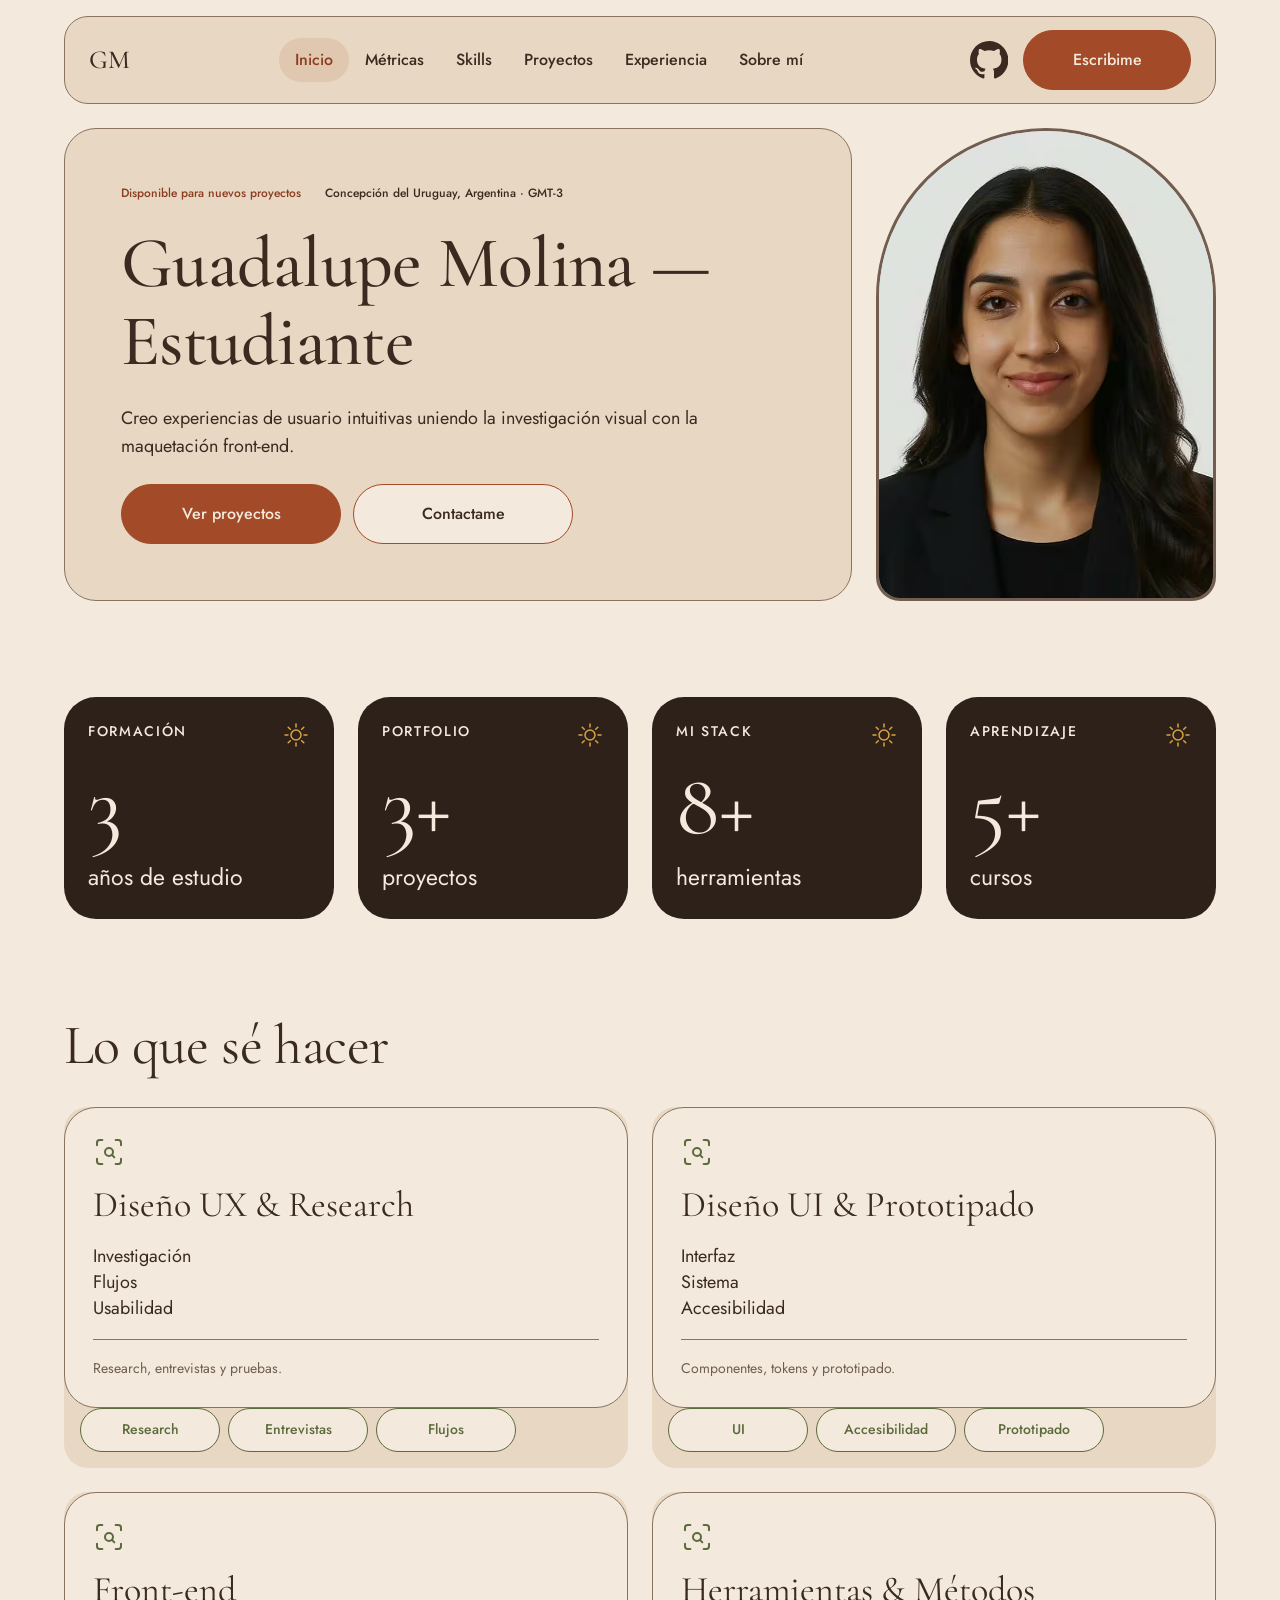
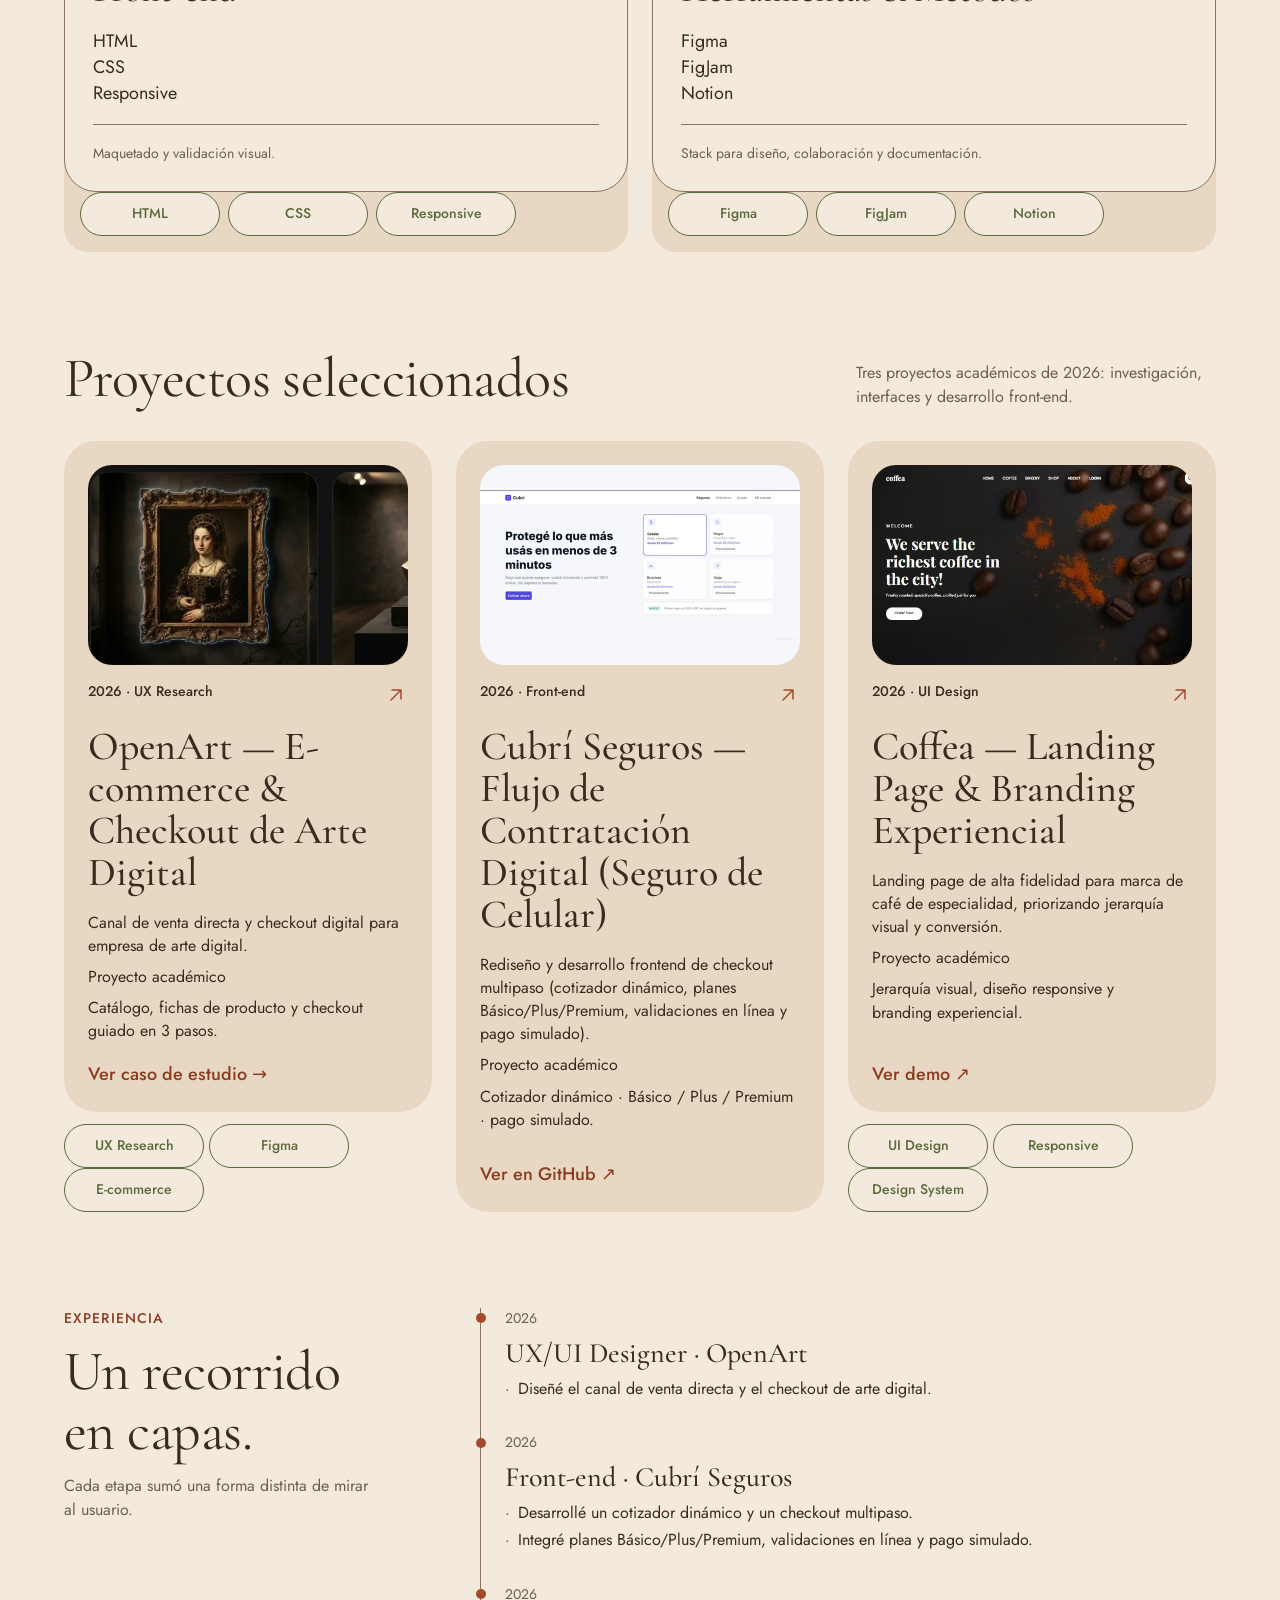
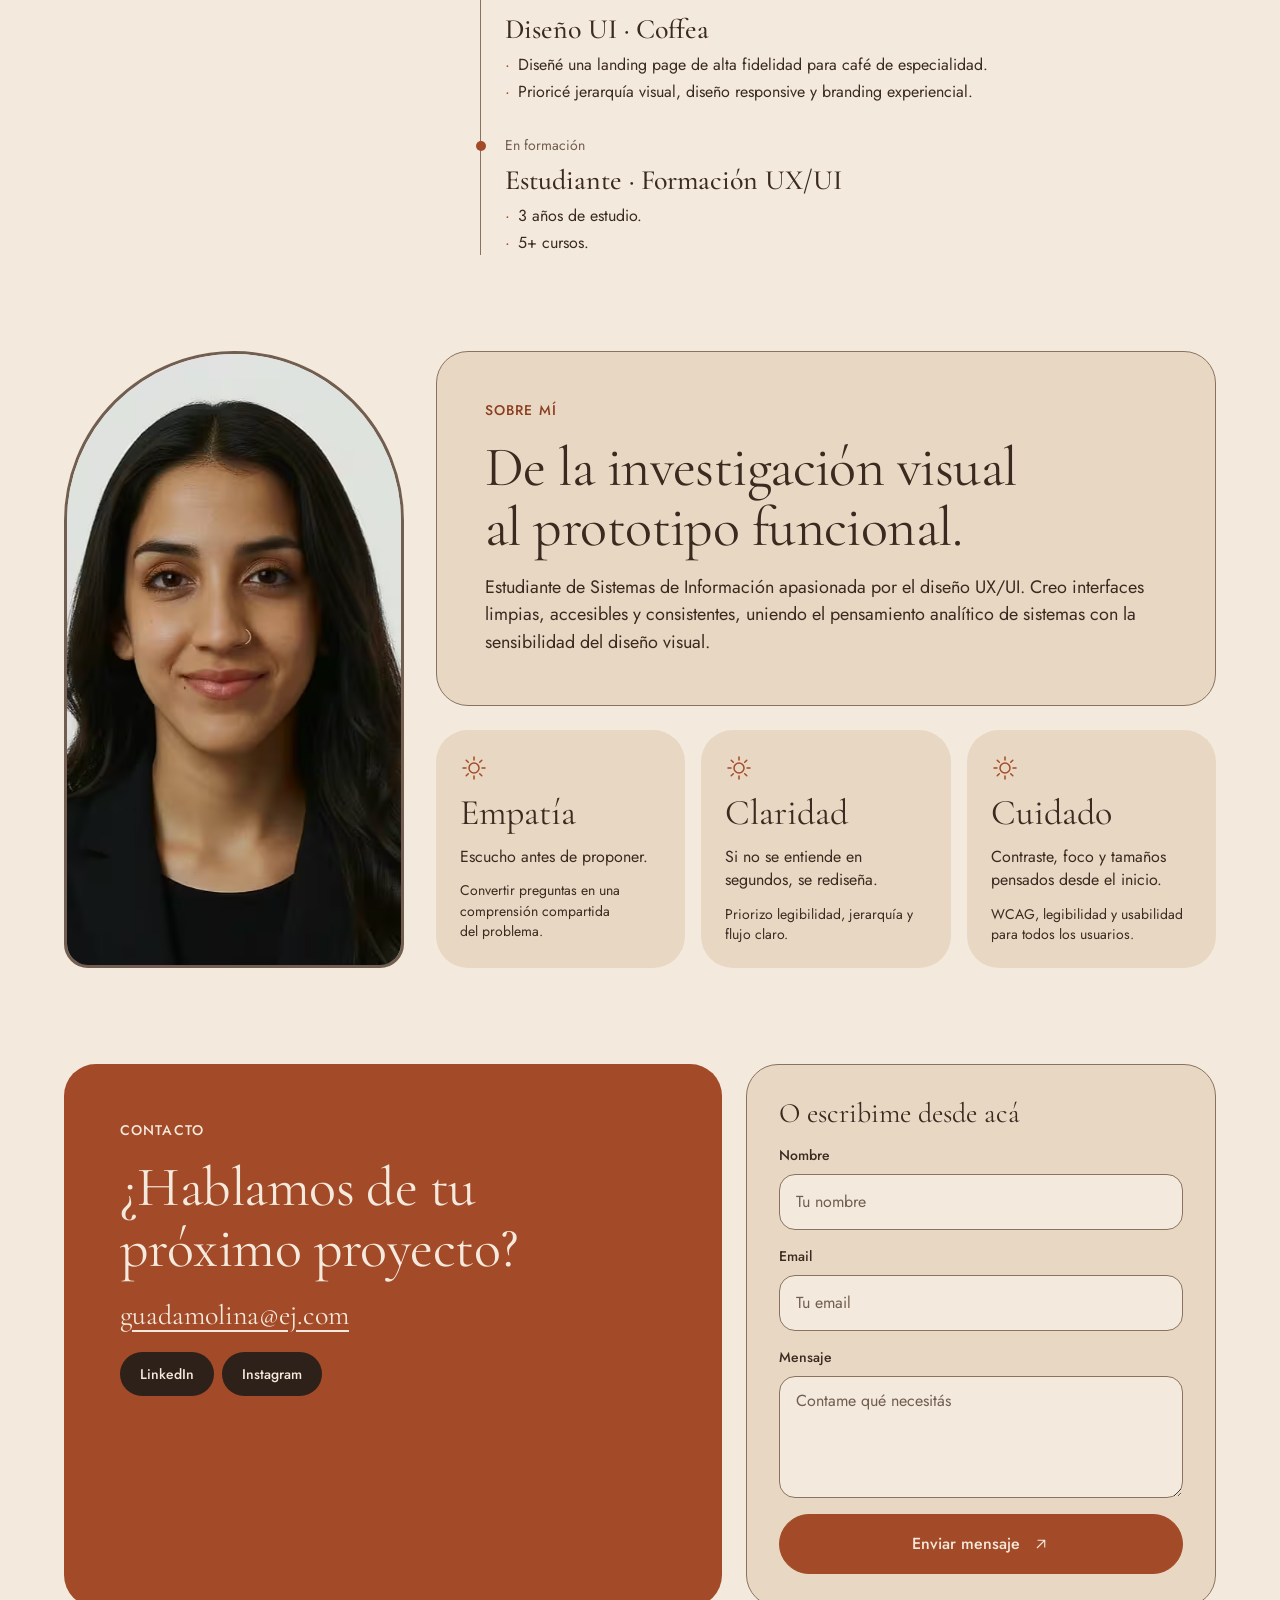
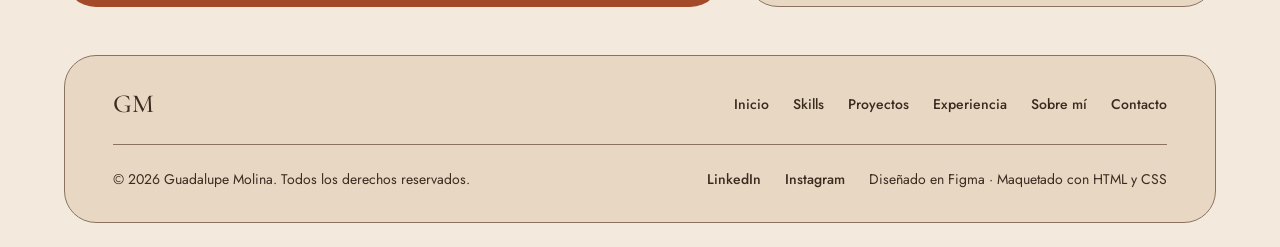
==== commit e5ab7512: "Decisiones finales de texto, arreglar readme" ====
--- a/index.html
+++ b/index.html
@@ -270,7 +270,7 @@
           <li class="timeline__item">
             <p class="timeline__period"><time datetime="2026">2026</time></p>
             <h3 class="timeline__title">UX/UI Designer · OpenArt</h3>
-            <ul class="timeline__list"><li>Diseñé el canal de venta directa y el checkout de arte digital.</li><li>Testeé el prototipo con 3 participantes y validé el contraste.</li></ul>
+            <ul class="timeline__list"><li>Diseñé el canal de venta directa y el checkout de arte digital.</li></ul>
           </li>
           <li class="timeline__item">
             <p class="timeline__period"><time datetime="2026">2026</time></p>
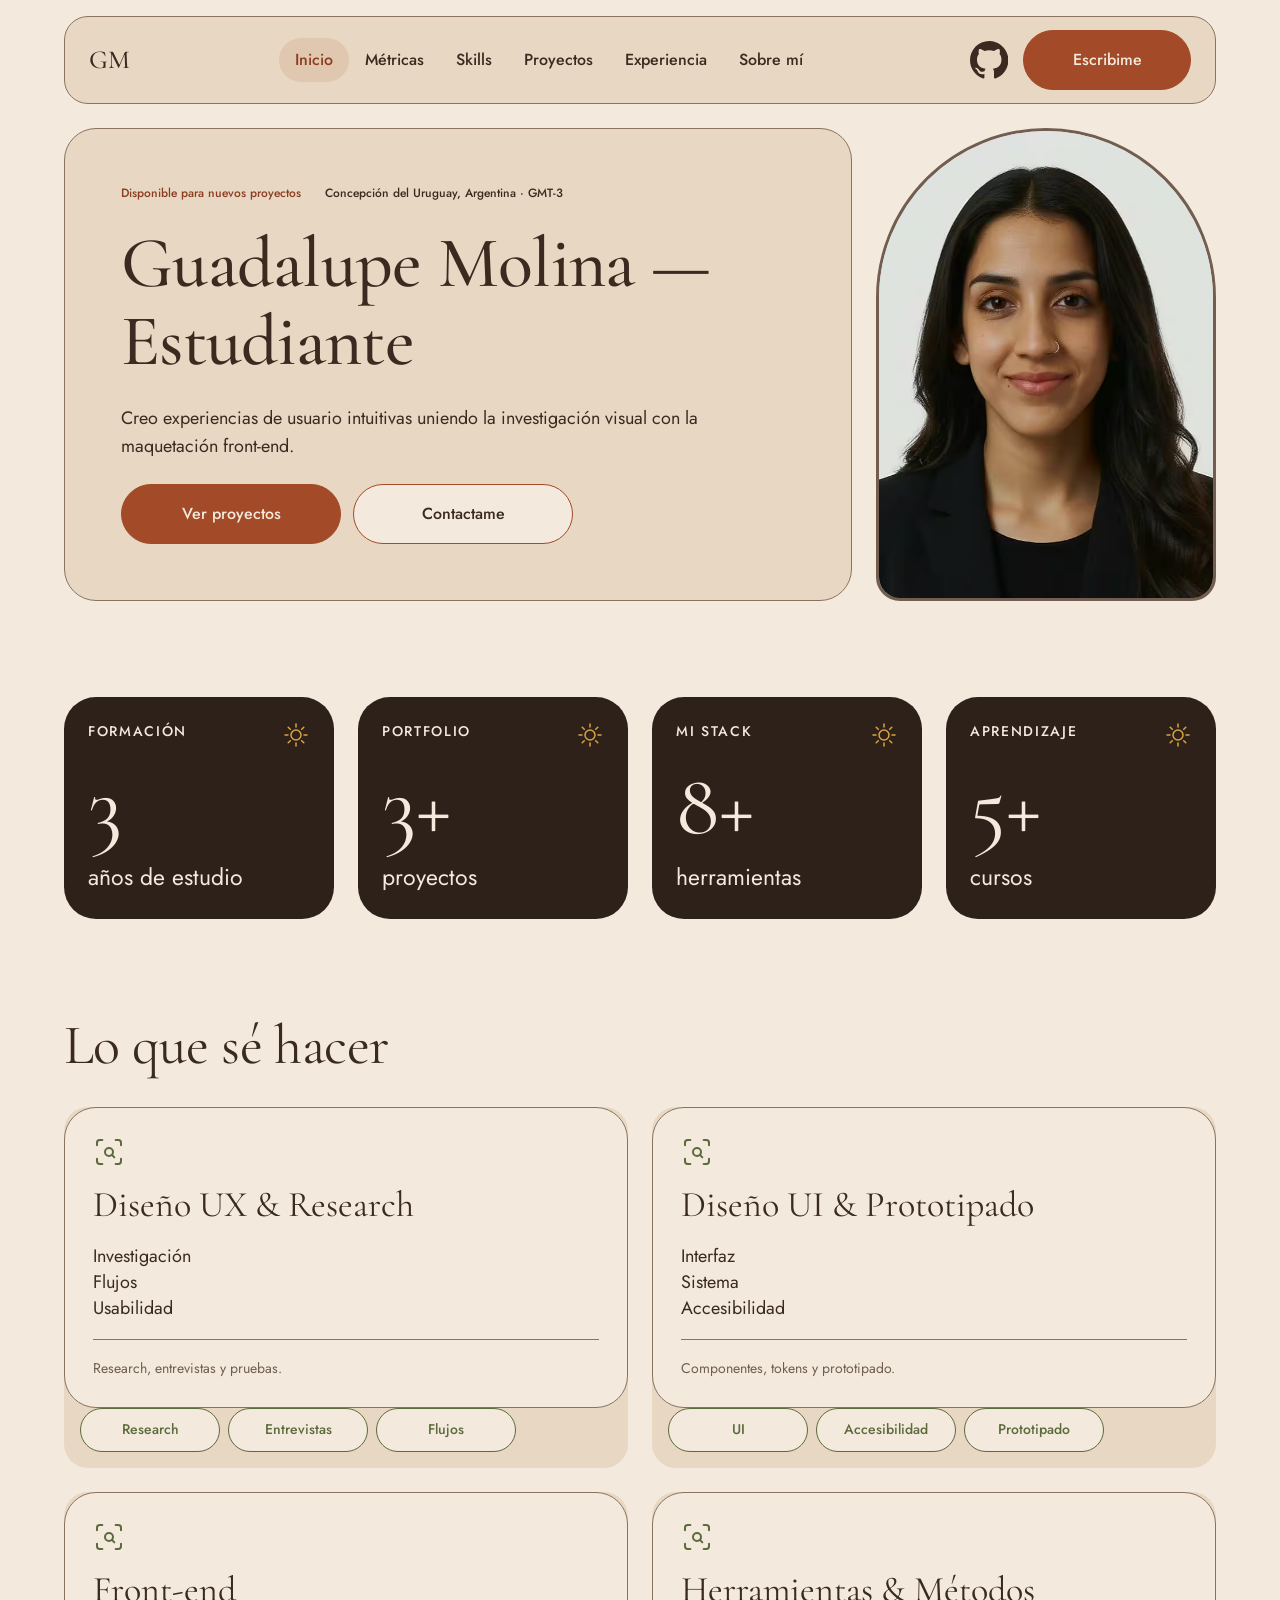
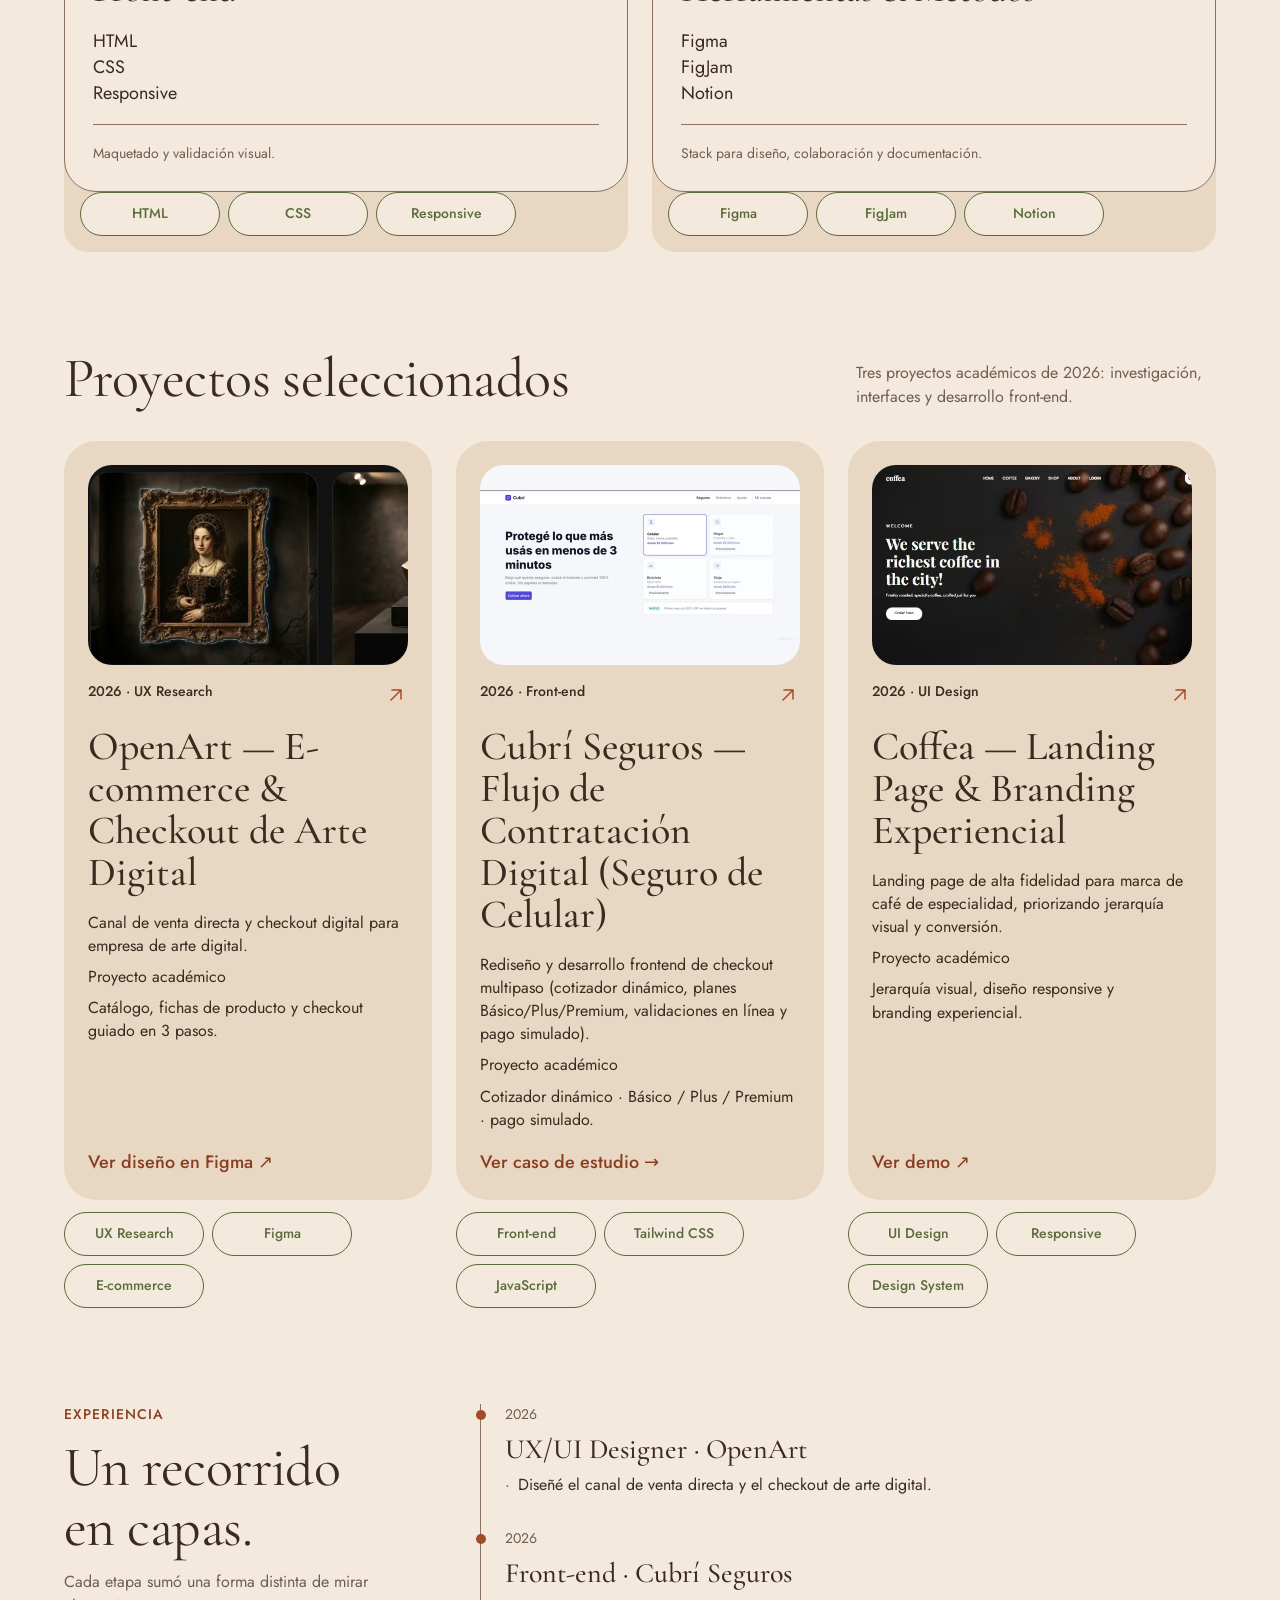
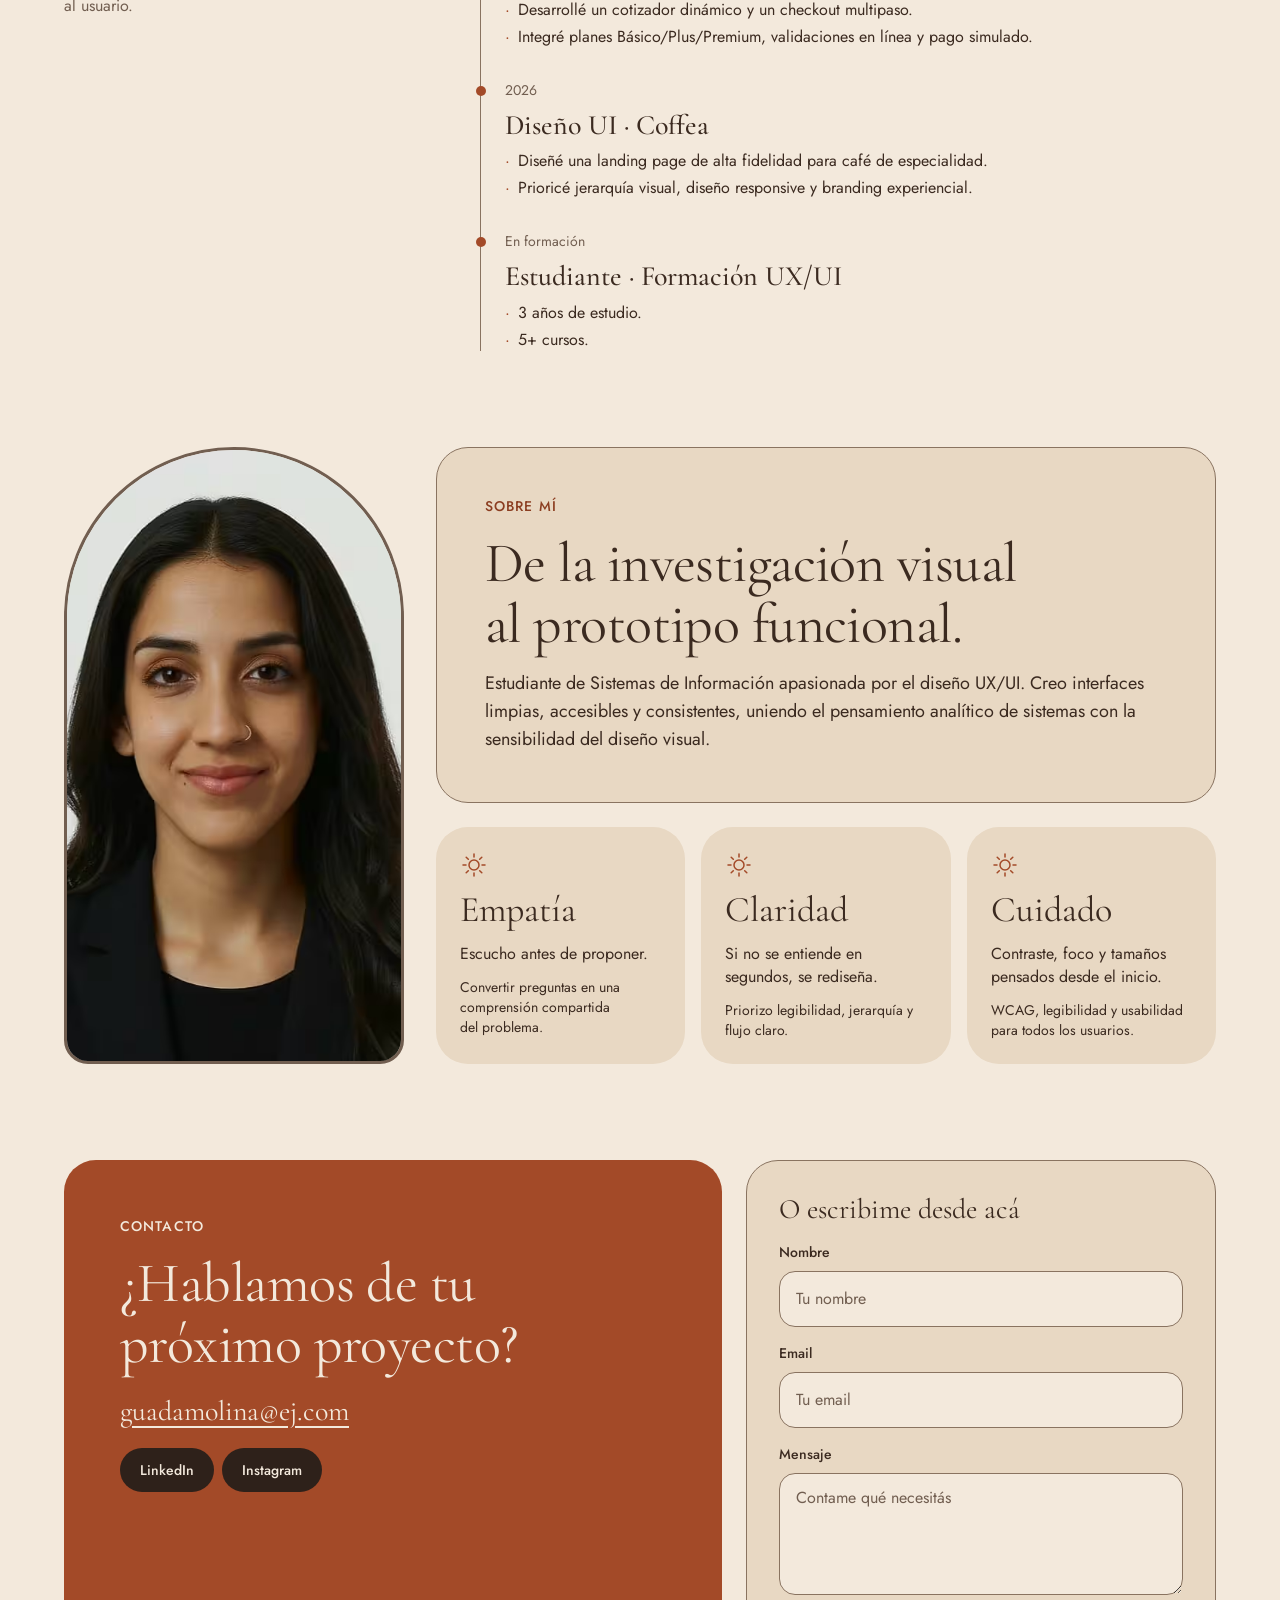
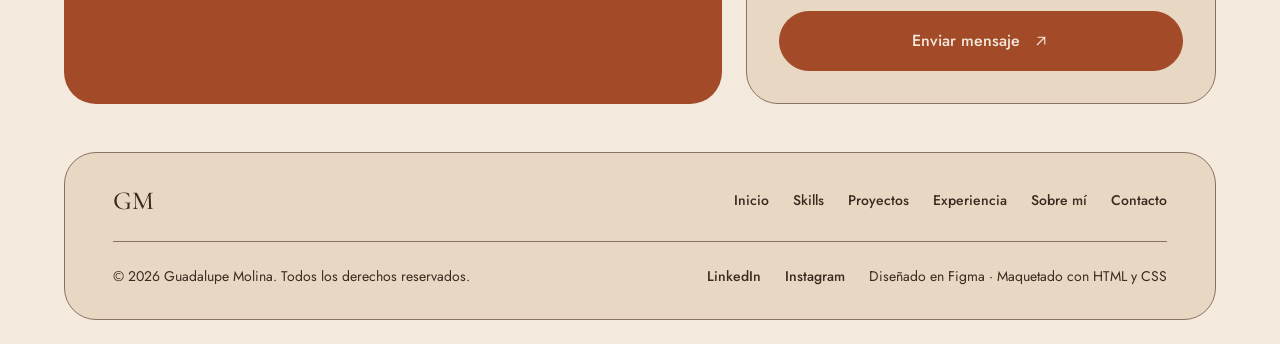
==== commit 380cd681: "feat: agrega página de caso de estudio de Cubrí Seguros" ====
--- a/index.html
+++ b/index.html
@@ -41,8 +41,8 @@
   
   <header class="site-header">
     <div class="site-header__wrap">
-      <a class="logo" href="#inicio" aria-label="Guadalupe Molina, ir al inicio">GM<span class="logo__name" aria-hidden="true"></span></a>
-      <button class="nav-toggle" type="button" aria-expanded="false" aria-controls="menu-principal" aria-label="Abrir menú">
+      <a class="logo" href="#inicio" aria-label="Guadalupe Molina, ir al inicio">GM</a>
+      <button class="nav-toggle" type="button" aria-expanded="false" aria-controls="menu-principal" aria-label="Menú">
         <span class="nav-toggle__icon" aria-hidden="true"></span>
       </button>
       <nav class="site-nav" id="menu-principal" aria-label="Principal">
@@ -209,7 +209,7 @@
               <p>Proyecto académico</p>
               <p>Catálogo, fichas de producto y checkout guiado en 3 pasos.</p>
             </div>
-            <a class="project__link" href="caso-openart.html">Ver caso de estudio →<span class="visually-hidden"> de OpenArt</span></a>
+            <a class="project__link" href="https://www.figma.com/design/4UCAqrnR3Y5OHohjutIaTS/TP-2-Molina---Scevola---Schlotthauer---Tejeda--copia-?node-id=201-614&t=dL9d1jSHE2bsTidm-1" target="_blank" rel="noopener noreferrer">Ver diseño en Figma ↗<span class="visually-hidden"> de OpenArt</span> <span class="visually-hidden">(se abre en otra pestaña)</span></a>
           </div>
           <ul class="project__tags" aria-label="Herramientas y temas de OpenArt">
           <li class="chip">UX Research</li>
@@ -229,8 +229,13 @@
               <p>Proyecto académico</p>
               <p>Cotizador dinámico · Básico / Plus / Premium · pago simulado.</p>
             </div>
-            <a class="project__link" href="https://github.com/guadalupemolinna/guadalupemolinna.github.io" target="_blank" rel="noopener noreferrer">Ver en GitHub ↗<span class="visually-hidden"> el proyecto Cubrí Seguros</span> <span class="visually-hidden">(se abre en otra pestaña)</span></a>
-          </div>
+            <a class="project__link" href="caso-cubri.html">Ver caso de estudio →<span class="visually-hidden"> de Cubrí Seguros</span></a>
+          </div>
+          <ul class="project__tags" aria-label="Herramientas y temas de Cubrí Seguros">
+          <li class="chip">Front-end</li>
+          <li class="chip">Tailwind CSS</li>
+          <li class="chip">JavaScript</li>
+          </ul>
           <p class="chip project__badge">Checkout multipaso de seguros</p>
         </article>
         <article class="project">
--- a/css/projects.css
+++ b/css/projects.css
@@ -89,9 +89,12 @@
 .project__badge { width: 100%; margin: 0; max-width: none; }
 
 @media (min-width: 48em) {
-  .project__badge { display: none; }   /* la insignia es solo mobile, como en el Figma */
+  .project__badge { display: none; } 
 }
 
 @media (min-width: 64em) {
   .projects__grid { grid-template-columns: repeat(3, minmax(0, 1fr)); }
 }
+
+/* Tags de herramientas bajo la tarjeta */
+.project__tags { display: flex; flex-wrap: wrap; gap: var(--space-2); }
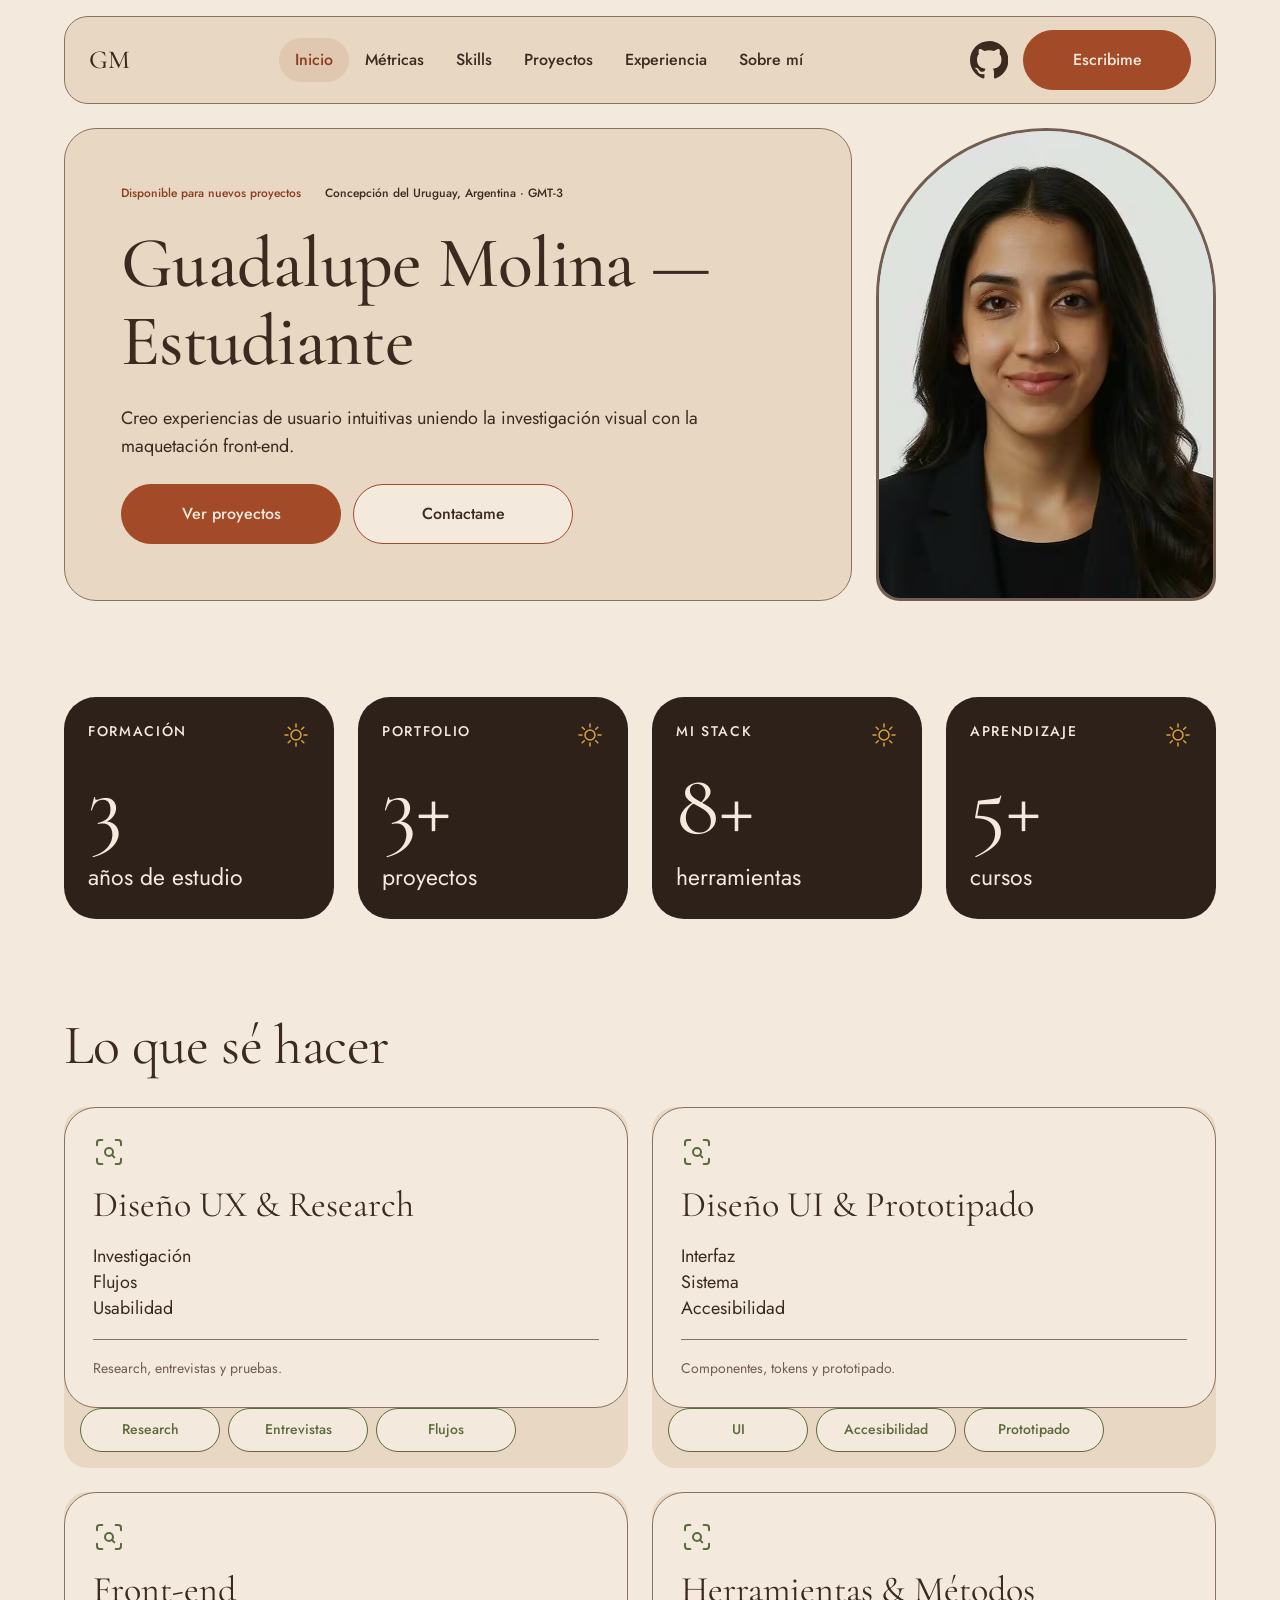
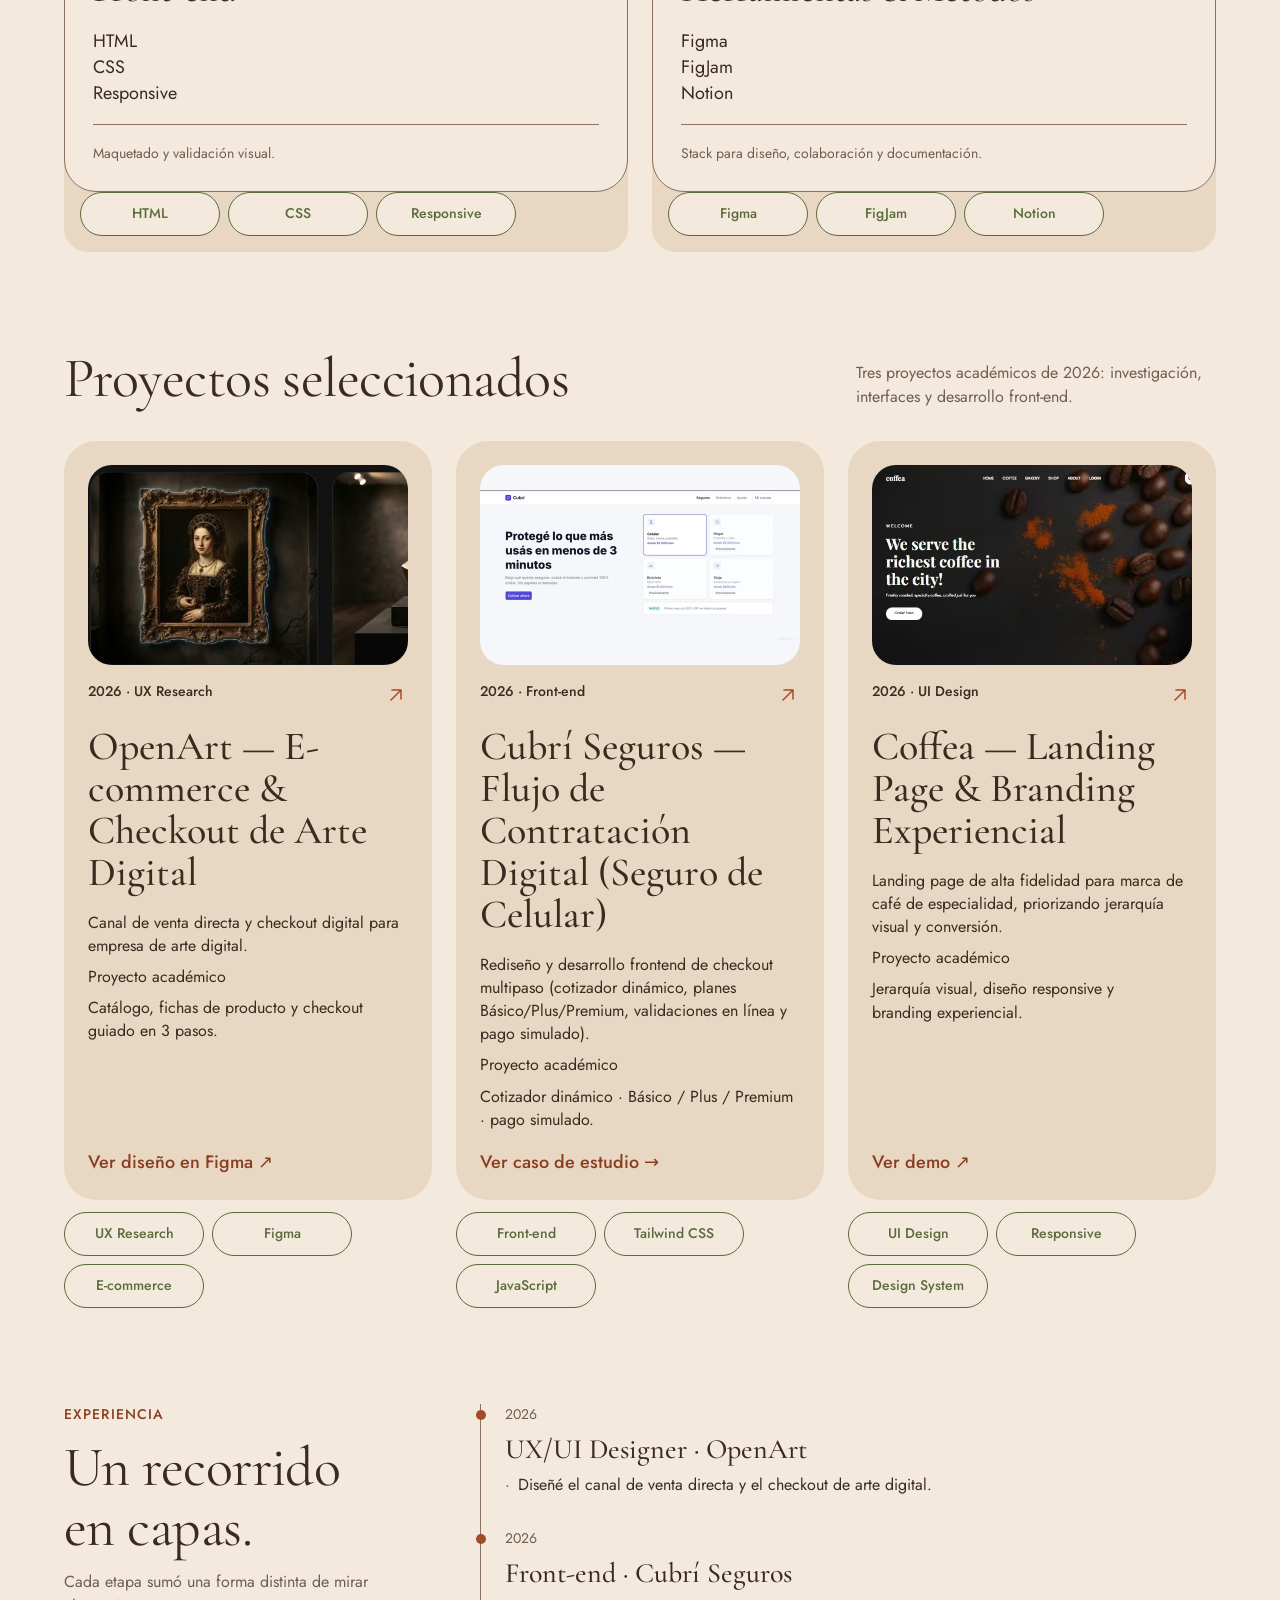
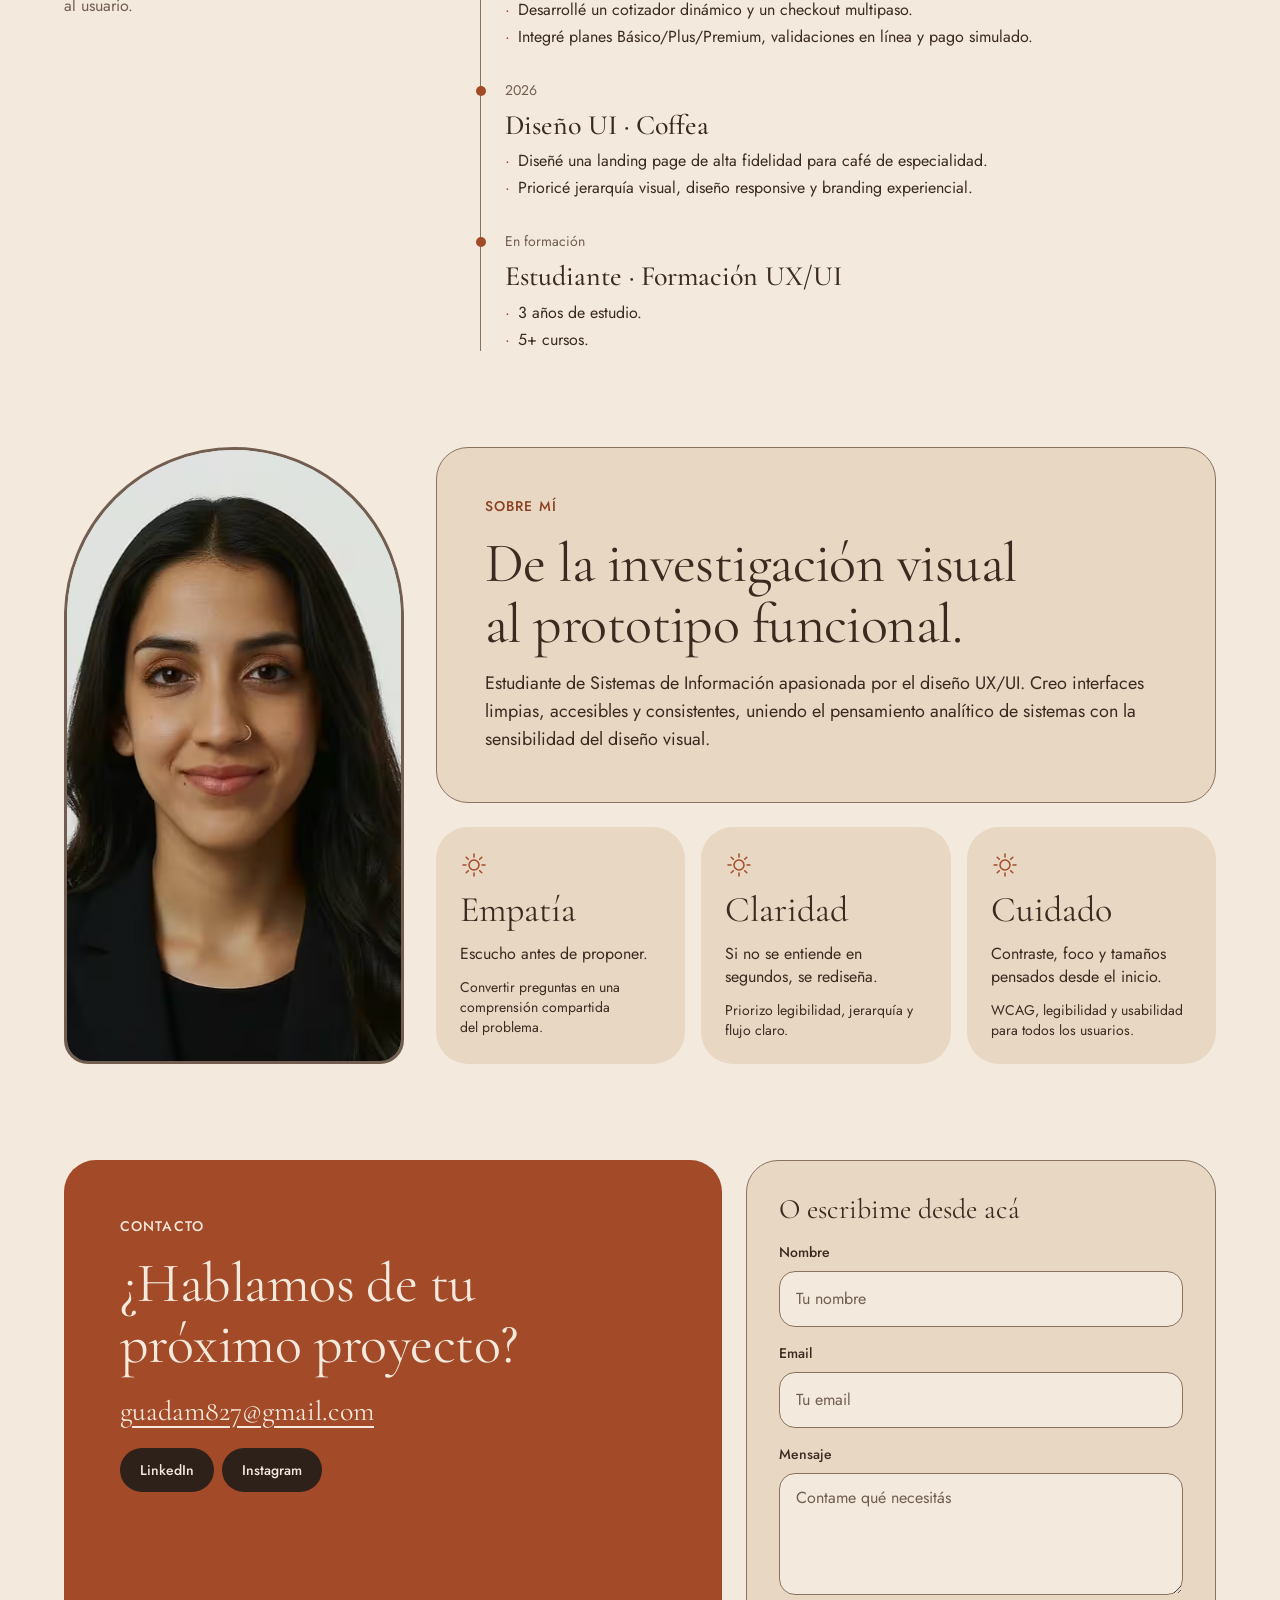
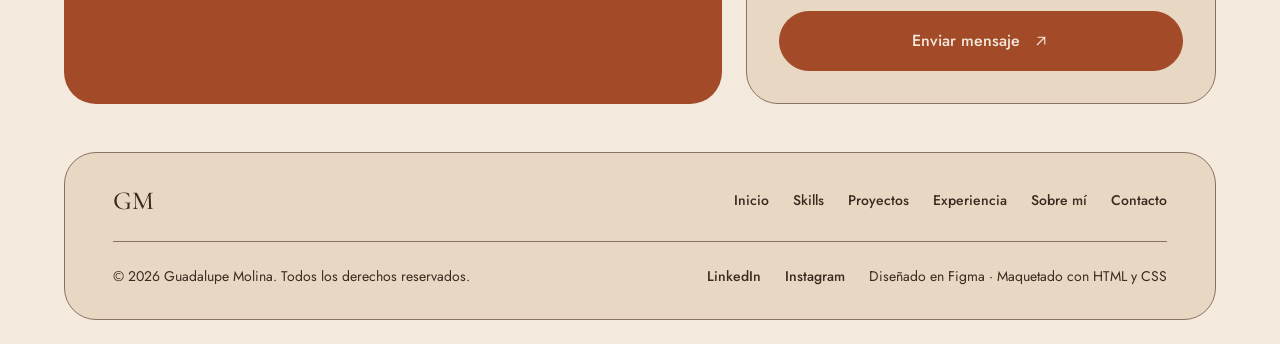
==== commit 9166dd47: "fix: usa mail real y conecta el formulario de contacto con Formspree" ====
--- a/index.html
+++ b/index.html
@@ -338,7 +338,7 @@
         <div class="contact__cta">
           <p class="eyebrow">Contacto</p>
           <h2 id="titulo-contacto" class="contact__title">¿Hablamos de tu próximo proyecto?</h2>
-          <a class="contact__mail" href="mailto:guadamolina@ej.com">guadamolina@ej.com</a>
+          <a class="contact__mail" href="mailto:guadam827@gmail.com">guadam827@gmail.com</a>
           <div class="contact__social">
             <a href="https://www.linkedin.com/in/guadalupe-molina-425739409/" target="_blank" rel="noopener noreferrer">LinkedIn<span class="visually-hidden"> (se abre en otra pestaña)</span></a>
             <a href="https://www.instagram.com" target="_blank" rel="noopener noreferrer">Instagram<span class="visually-hidden"> (se abre en otra pestaña)</span></a>
@@ -346,7 +346,7 @@
         </div>
         <div class="contact__form-card">
           <h3 class="contact__form-title">O escribime desde acá</h3>
-          <form class="contact__form" action="mailto:guadamolina@ej.com" method="post" enctype="text/plain">
+          <form class="contact__form" action="https://formspree.io/f/abcd1234" method="POST">
             <div class="field">
               <label class="field__label" for="nombre">Nombre</label>
               <input class="field__input" id="nombre" name="nombre" type="text" placeholder="Tu nombre" autocomplete="name" required>
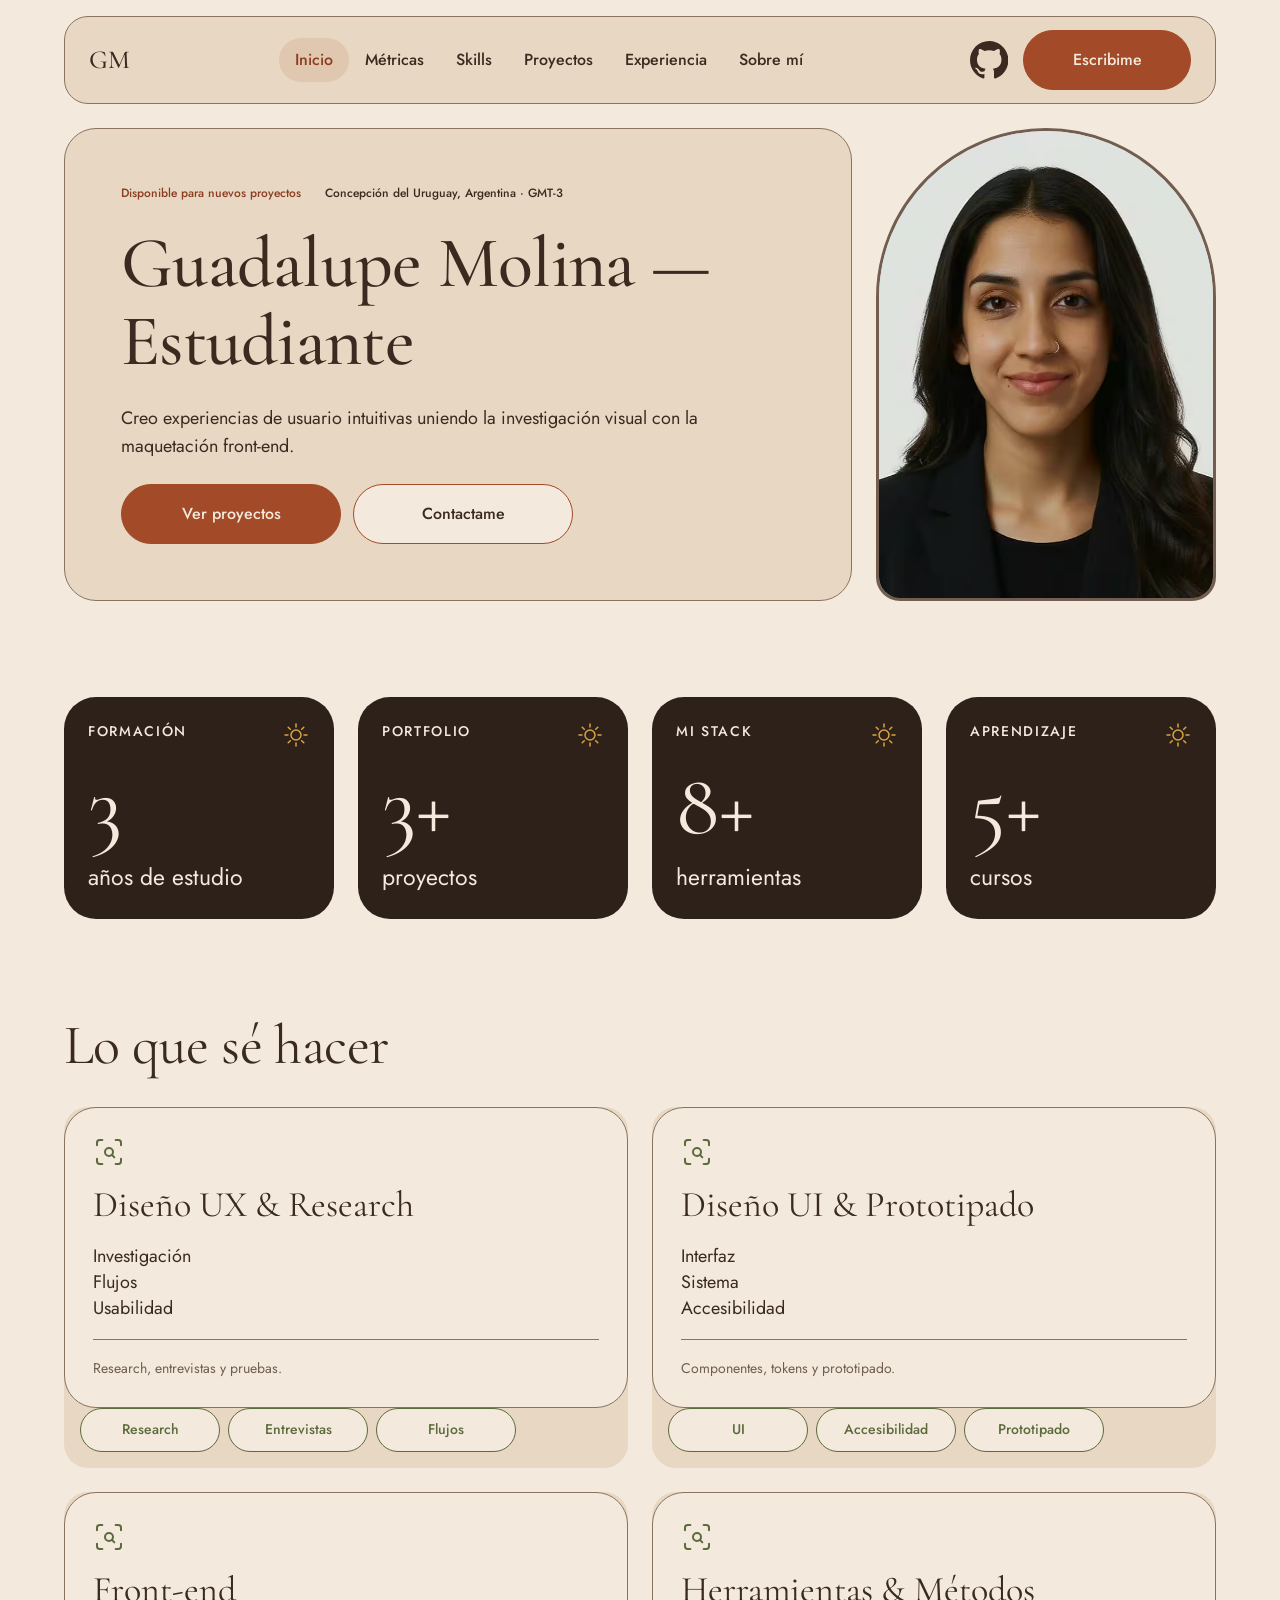
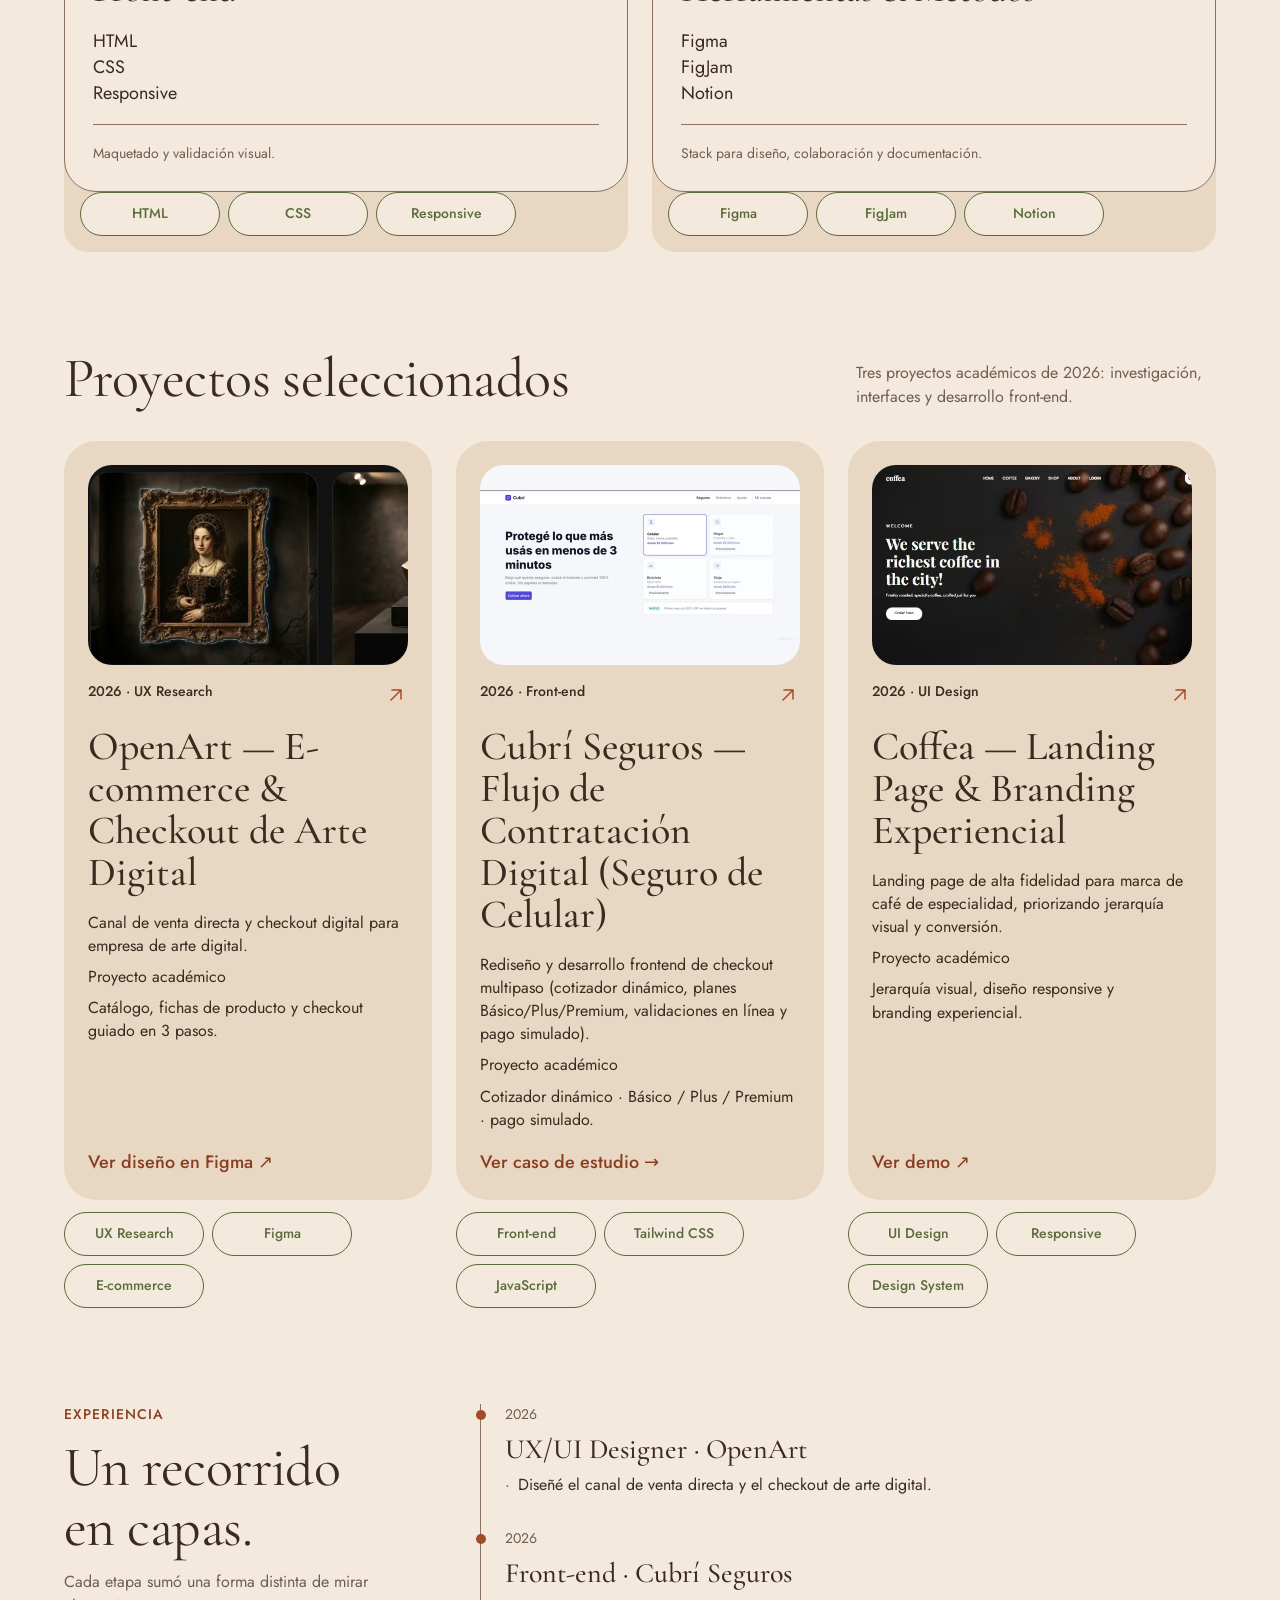
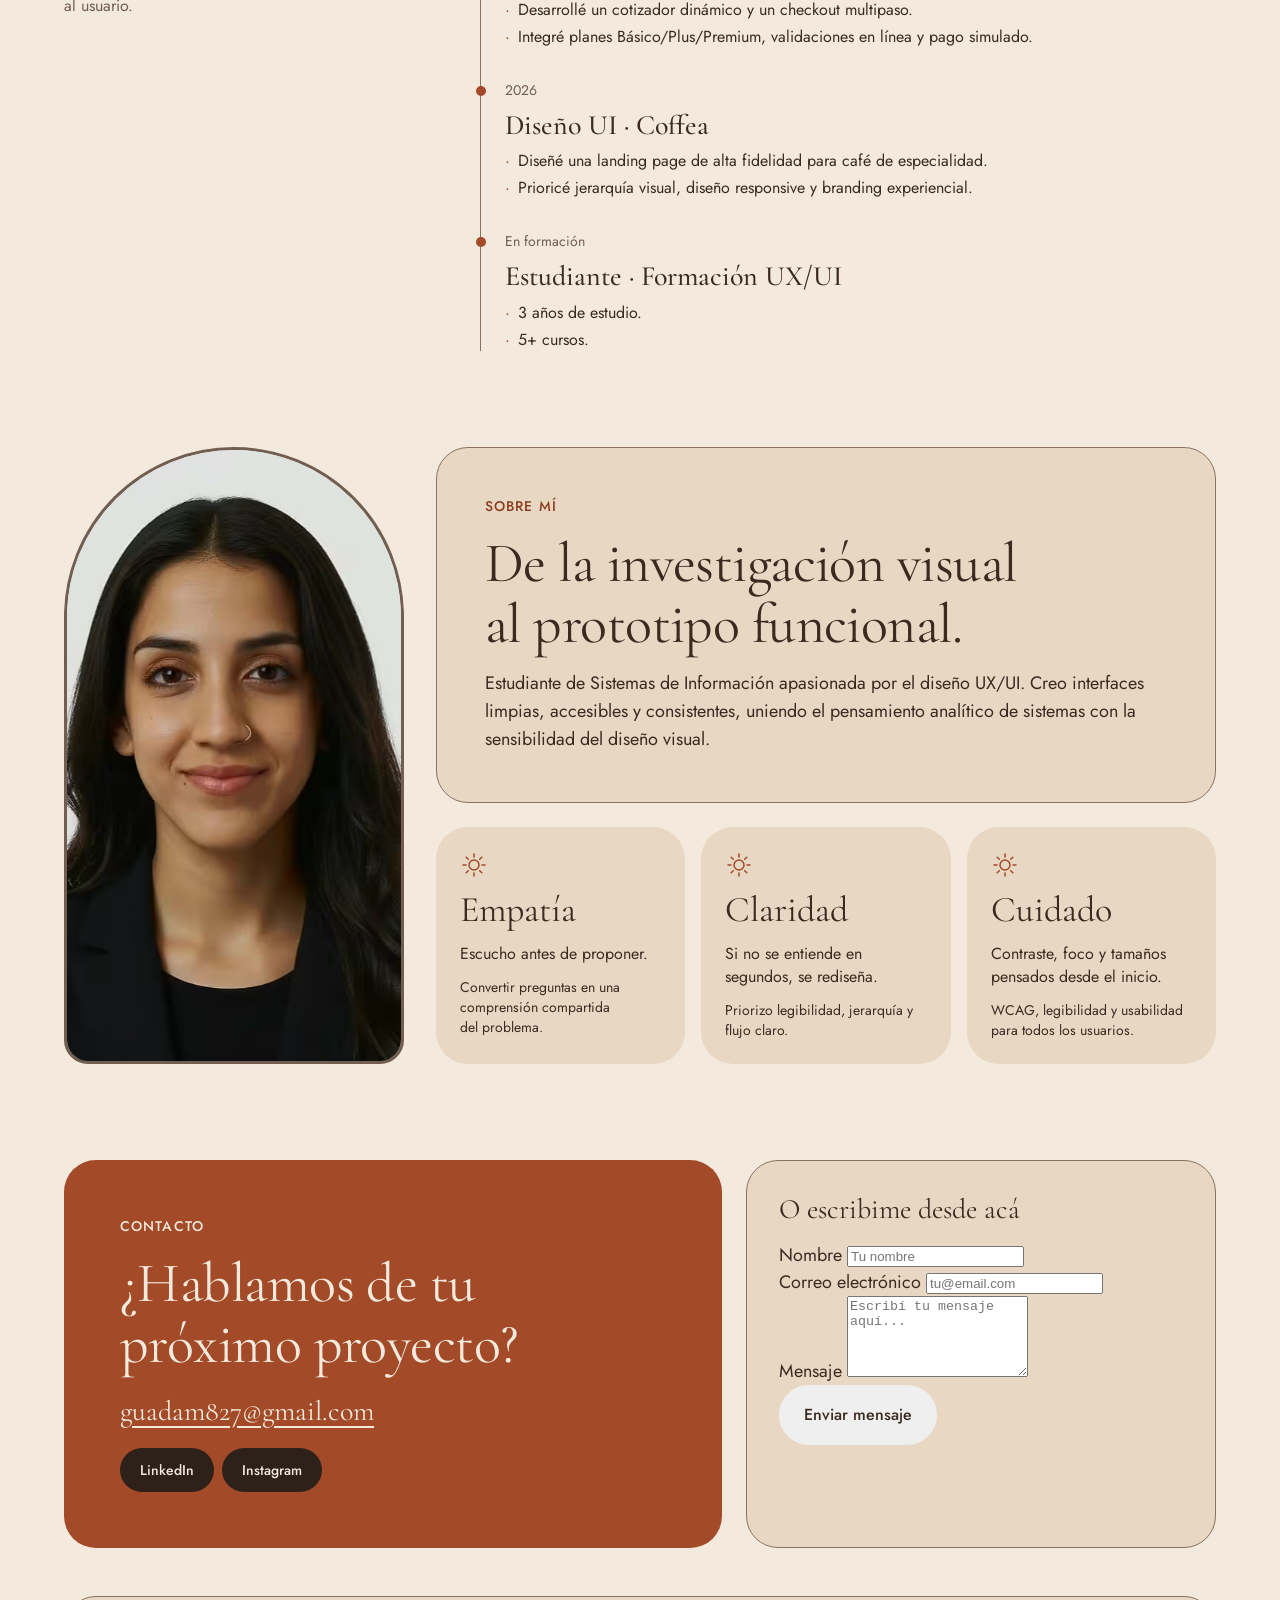
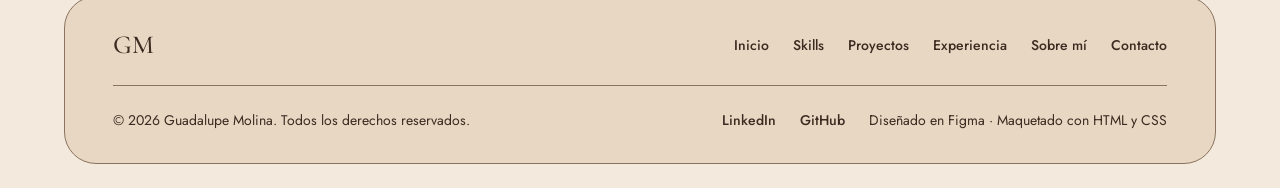
==== commit d6761b18: "Arreglo, formulario con endpoint real" ====
--- a/index.html
+++ b/index.html
@@ -7,7 +7,7 @@
   <title>Guadalupe Molina — UX/UI Designer | Portfolio</title>
   <meta name="description" content="Portfolio de Guadalupe Molina, diseñadora UX/UI. Investigación, interfaces claras y accesibles, y prototipos listos para desarrollar.">
   <meta name="theme-color" content="#f3e9dc">
-  <link rel="icon" href="assets/favicon.svg" type="image/svg+xml">
+  <link rel="icon" href="assets/img/favicon.svg" type="image/svg+xml">
 
   
   <meta property="og:type" content="website">
@@ -345,50 +345,57 @@
           </div>
         </div>
         <div class="contact__form-card">
-          <h3 class="contact__form-title">O escribime desde acá</h3>
-          <form class="contact__form" action="https://formspree.io/f/abcd1234" method="POST">
-            <div class="field">
-              <label class="field__label" for="nombre">Nombre</label>
-              <input class="field__input" id="nombre" name="nombre" type="text" placeholder="Tu nombre" autocomplete="name" required>
-            </div>
-            <div class="field">
-              <label class="field__label" for="email">Email</label>
-              <input class="field__input" id="email" name="email" type="email" placeholder="Tu email" autocomplete="email" required>
-            </div>
-            <div class="field">
-              <label class="field__label" for="mensaje">Mensaje</label>
-              <textarea class="field__input" id="mensaje" name="mensaje" rows="4" placeholder="Contame qué necesitás" required></textarea>
-            </div>
-            <button class="btn btn--primary" type="submit">Enviar mensaje <svg class="btn__icon" viewBox="0 0 24 24" fill="none" stroke="currentColor" stroke-width="1.5" stroke-linecap="round" stroke-linejoin="round" aria-hidden="true" focusable="false"><path d="M7 17 17 7M8 7h9v9"/></svg></button>
+         <h3 class="contact__form-title">O escribime desde acá</h3>
+          <!-- Recordá poner tu endpoint real de Formspree -->
+          <form action="https://formspree.io/f/mbggvdyw" method="POST" class="contact-form">
+            <div class="form-group">
+              <label for="nombre">Nombre</label>
+              <input type="text" id="nombre" name="nombre" required placeholder="Tu nombre">
+            </div>
+
+            <div class="form-group">
+              <label for="email">Correo electrónico</label>
+              <input type="email" id="email" name="email" required placeholder="tu@email.com">
+            </div>
+
+            <div class="form-group">
+              <label for="mensaje">Mensaje</label>
+              <textarea id="mensaje" name="mensaje" rows="5" required placeholder="Escribí tu mensaje aquí..."></textarea>
+            </div>
+
+            <button type="submit" class="btn btn-primary">Enviar mensaje</button>
           </form>
         </div>
-      </div>
-    </section>
-  </main>
-
-  
-  <footer class="site-footer">
-    <div class="container">
-      <div class="site-footer__card">
-        <div class="site-footer__top">
-          <a class="logo" href="#inicio" aria-label="Guadalupe Molina, ir al inicio">GM</a>
-          <nav class="site-footer__nav" aria-label="Pie de página">
-            <a href="#inicio">Inicio</a><a href="#skills">Skills</a><a href="#proyectos">Proyectos</a><a href="#experiencia">Experiencia</a><a href="#sobre-mi">Sobre mí</a><a href="#contacto">Contacto</a>
-          </nav>
-        </div>
-        <hr class="site-footer__rule">
-        <div class="site-footer__bottom">
-          <p class="site-footer__legal">© 2026 Guadalupe Molina. Todos los derechos reservados.</p>
-          <div class="site-footer__links">
-            <a href="https://www.linkedin.com/in/guadalupe-molina-425739409/" target="_blank" rel="noopener noreferrer">LinkedIn<span class="visually-hidden"> (se abre en otra pestaña)</span></a>
-            <a href="https://www.instagram.com/TU-USUARIO" target="_blank" rel="noopener noreferrer">Instagram<span class="visually-hidden"> (se abre en otra pestaña)</span></a>
-            <p class="site-footer__credit">Diseñado en Figma · Maquetado con HTML y CSS</p>
-          </div>
-        </div>
-      </div>
-    </div>
-  </footer>
-
-  <script src="js/menu.js" defer></script>
-</body>
+      </section>
+    </main>
+
+    <footer class="site-footer">
+      <div class="container">
+        <div class="site-footer__card">
+          <div class="site-footer__top">
+            <a class="logo" href="#inicio" aria-label="Guadalupe Molina, ir al inicio">GM</a>
+            <nav class="site-footer__nav" aria-label="Pie de página">
+              <a href="#inicio">Inicio</a>
+              <a href="#skills">Skills</a>
+              <a href="#proyectos">Proyectos</a>
+              <a href="#experiencia">Experiencia</a>
+              <a href="#sobre-mi">Sobre mí</a>
+              <a href="#contacto">Contacto</a>
+            </nav>
+          </div>
+          <hr class="site-footer__rule">
+          <div class="site-footer__bottom">
+            <p class="site-footer__legal">© 2026 Guadalupe Molina. Todos los derechos reservados.</p>
+            <div class="site-footer__links">
+              <a href="https://www.linkedin.com/in/guadalupe-molina-425739409/" target="_blank" rel="noopener noreferrer">LinkedIn<span class="visually-hidden"> (se abre en otra pestaña)</span></a>
+              <a href="https://github.com/guadalupemolinna" target="_blank" rel="noopener noreferrer">GitHub<span class="visually-hidden"> (se abre en otra pestaña)</span></a>
+              <p class="site-footer__credit">Diseñado en Figma · Maquetado con HTML y CSS</p>
+            </div>
+          </div>
+        </div>
+      </div>
+    </footer>
+
+    <script src="js/menu.js" defer></script>
+  </body>
 </html>
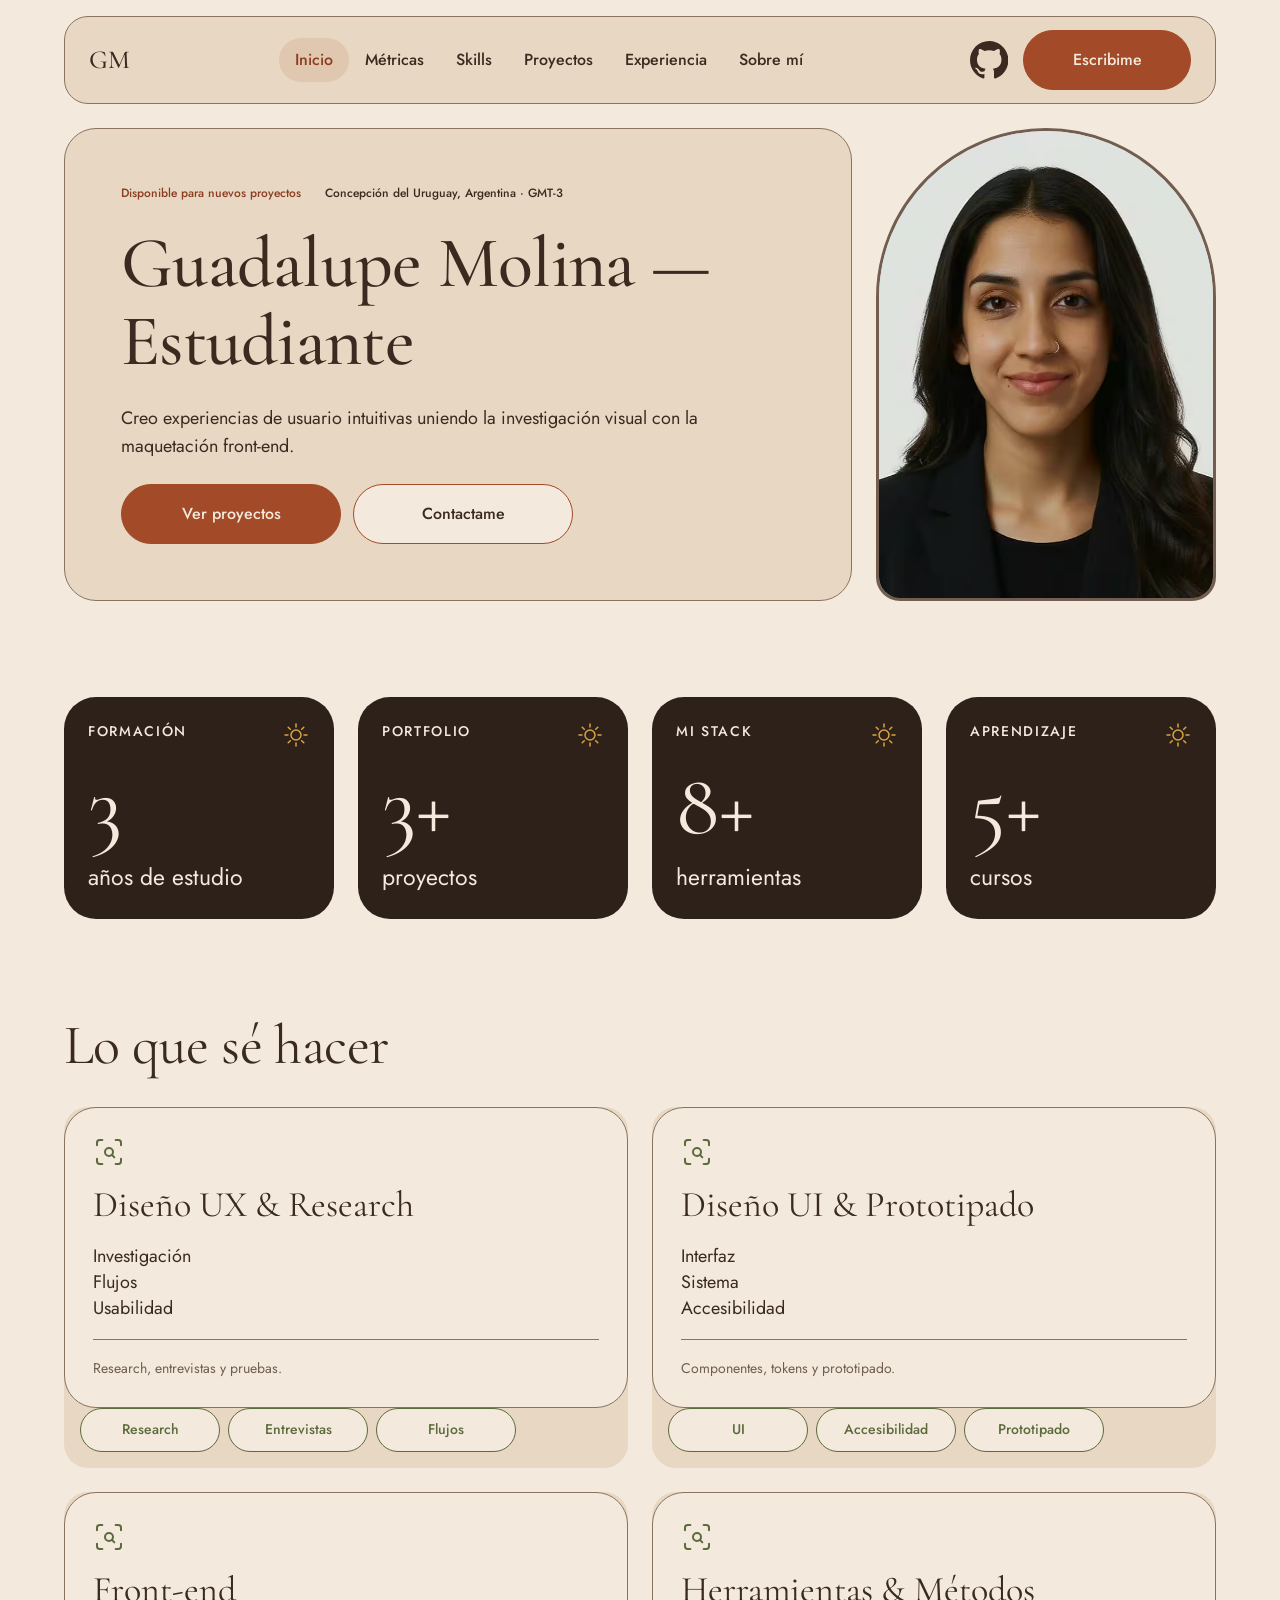
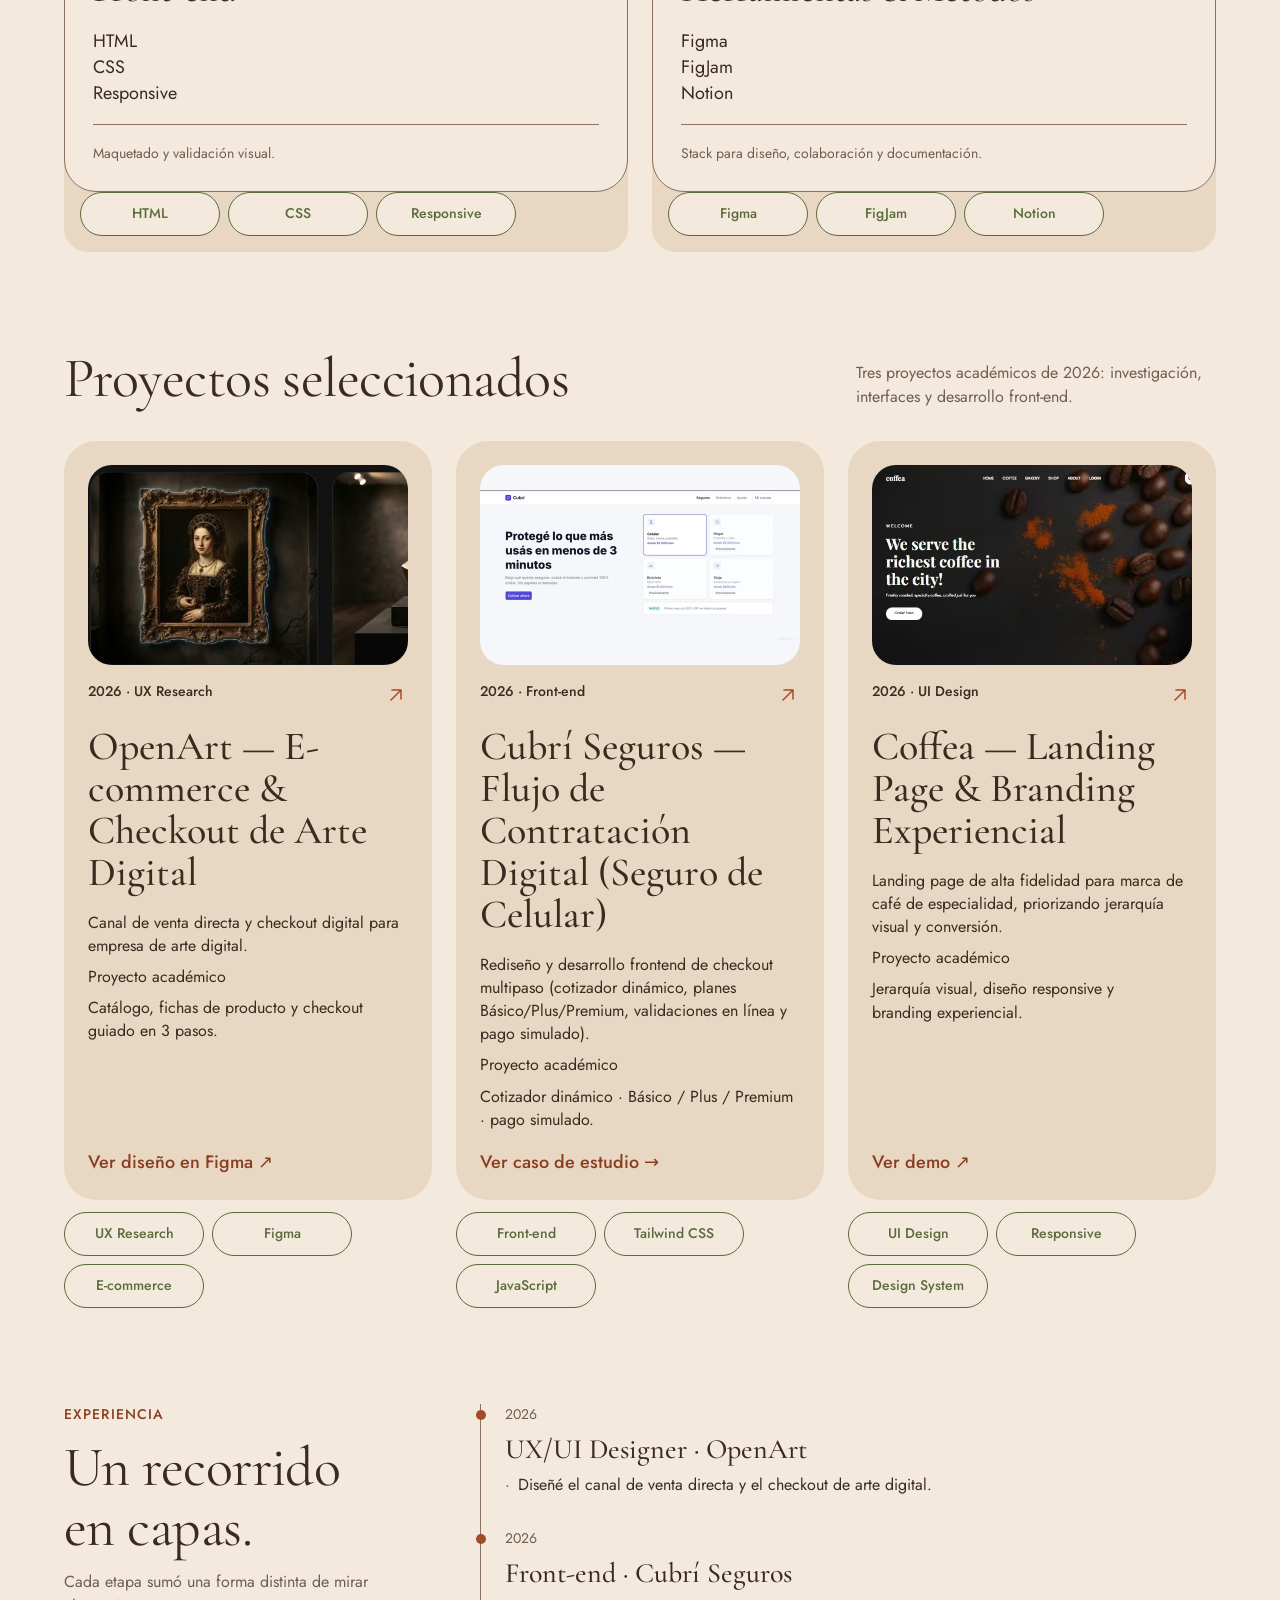
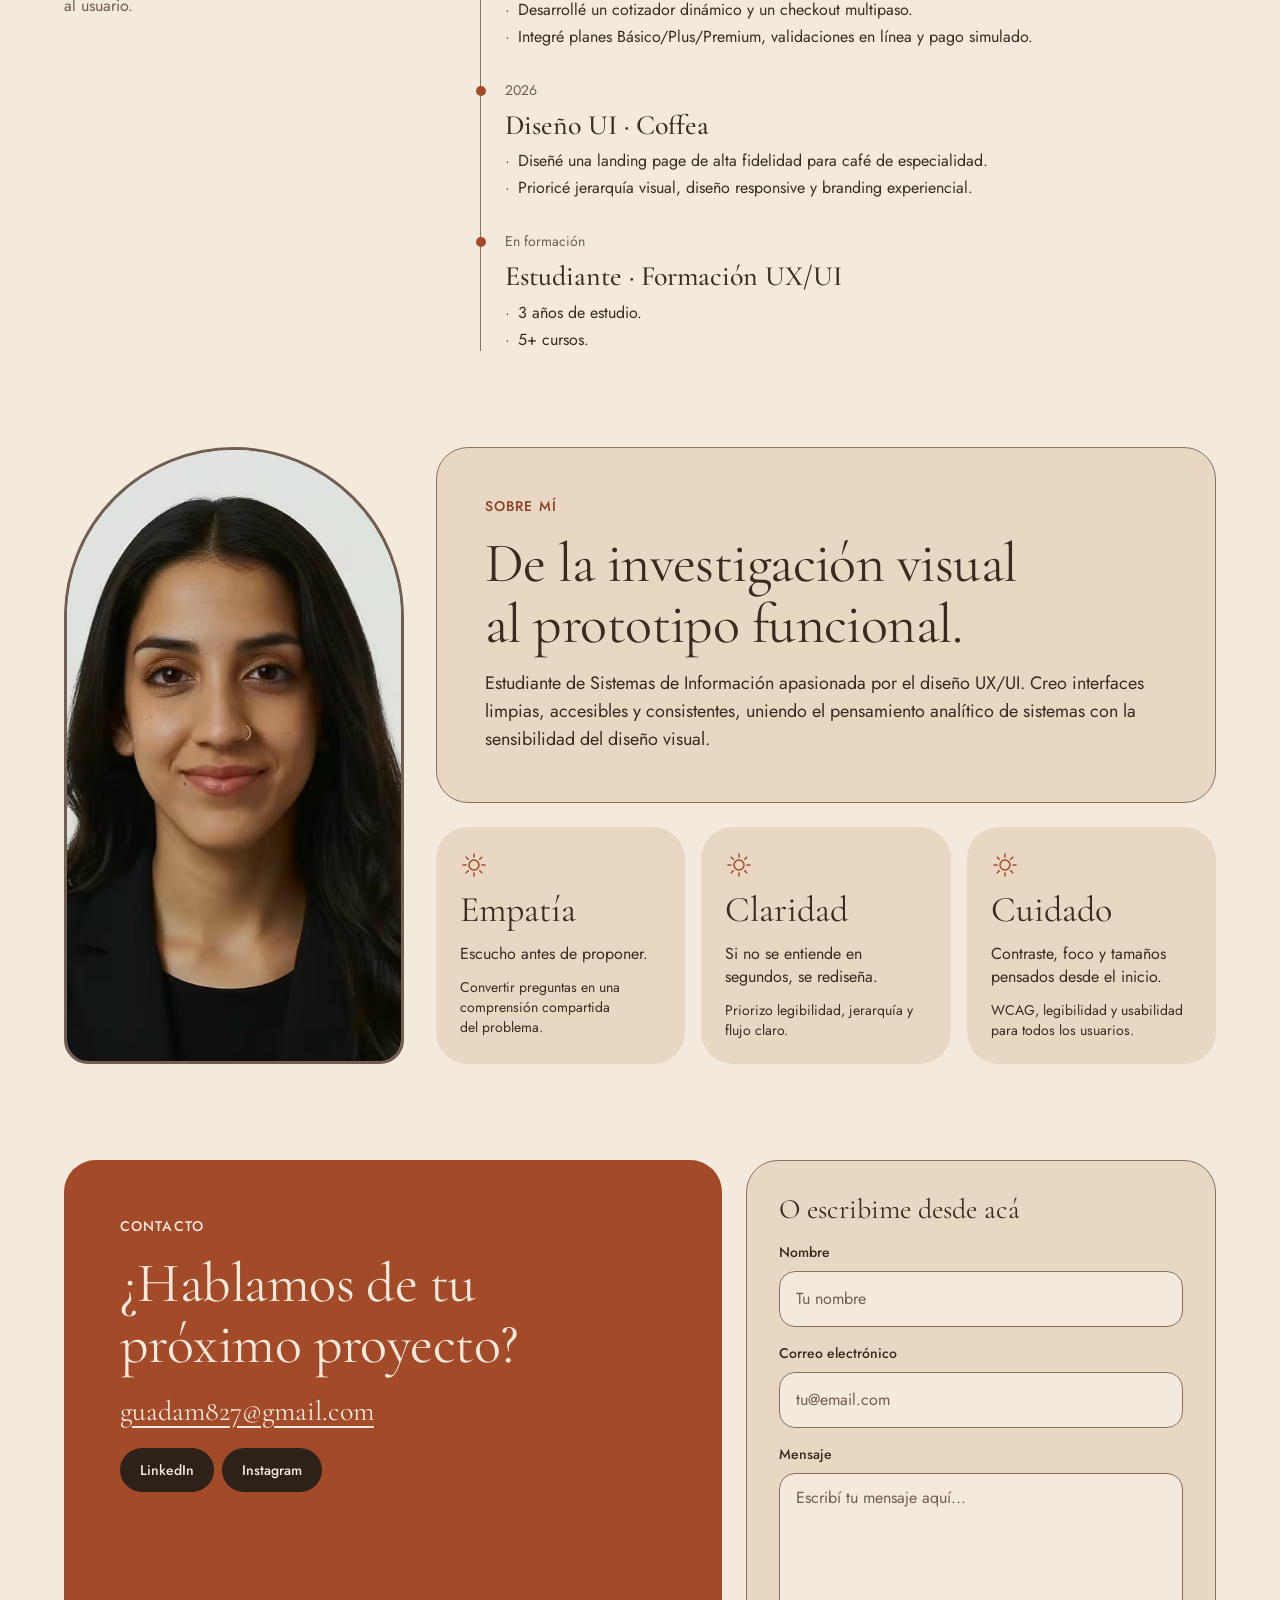
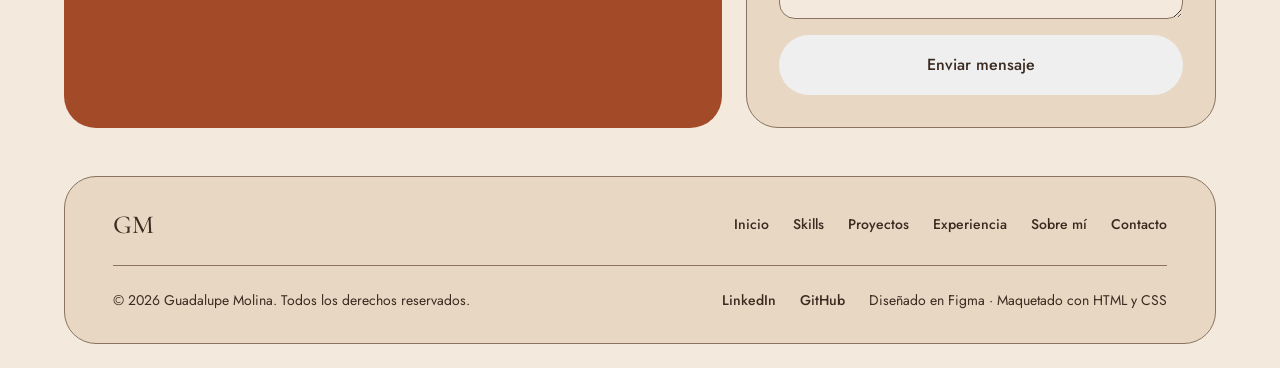
==== commit 4276e186: "Arreglo en los botones del formulario de contacto" ====
--- a/index.html
+++ b/index.html
@@ -345,27 +345,25 @@
           </div>
         </div>
         <div class="contact__form-card">
-         <h3 class="contact__form-title">O escribime desde acá</h3>
-          <!-- Recordá poner tu endpoint real de Formspree -->
-          <form action="https://formspree.io/f/mbggvdyw" method="POST" class="contact-form">
-            <div class="form-group">
-              <label for="nombre">Nombre</label>
-              <input type="text" id="nombre" name="nombre" required placeholder="Tu nombre">
-            </div>
-
-            <div class="form-group">
-              <label for="email">Correo electrónico</label>
-              <input type="email" id="email" name="email" required placeholder="tu@email.com">
-            </div>
-
-            <div class="form-group">
-              <label for="mensaje">Mensaje</label>
-              <textarea id="mensaje" name="mensaje" rows="5" required placeholder="Escribí tu mensaje aquí..."></textarea>
-            </div>
-
-            <button type="submit" class="btn btn-primary">Enviar mensaje</button>
-          </form>
-        </div>
+        <h3 class="contact__form-title">O escribime desde acá</h3>
+        <form action="https://formspree.io/f/mbggvdyw" method="POST" class="contact__form">
+            <div class="field">
+               <label for="nombre" class="field__label">Nombre</label>
+               <input type="text" id="nombre" name="nombre" class="field__input" required placeholder="Tu nombre">
+             </div>
+            <div class="field">
+             <label for="email" class="field__label">Correo electrónico</label>
+              <input type="email" id="email" name="email" class="field__input" required placeholder="tu@email.com">
+            </div>
+
+         <div class="field">
+            <label for="mensaje" class="field__label">Mensaje</label>
+          <textarea id="mensaje" name="mensaje" class="field__input" rows="5" required placeholder="Escribí tu mensaje aquí..."></textarea>
+       </div>
+
+      <button type="submit" class="btn">Enviar mensaje</button>
+    </form>
+  </div>
       </section>
     </main>
 
